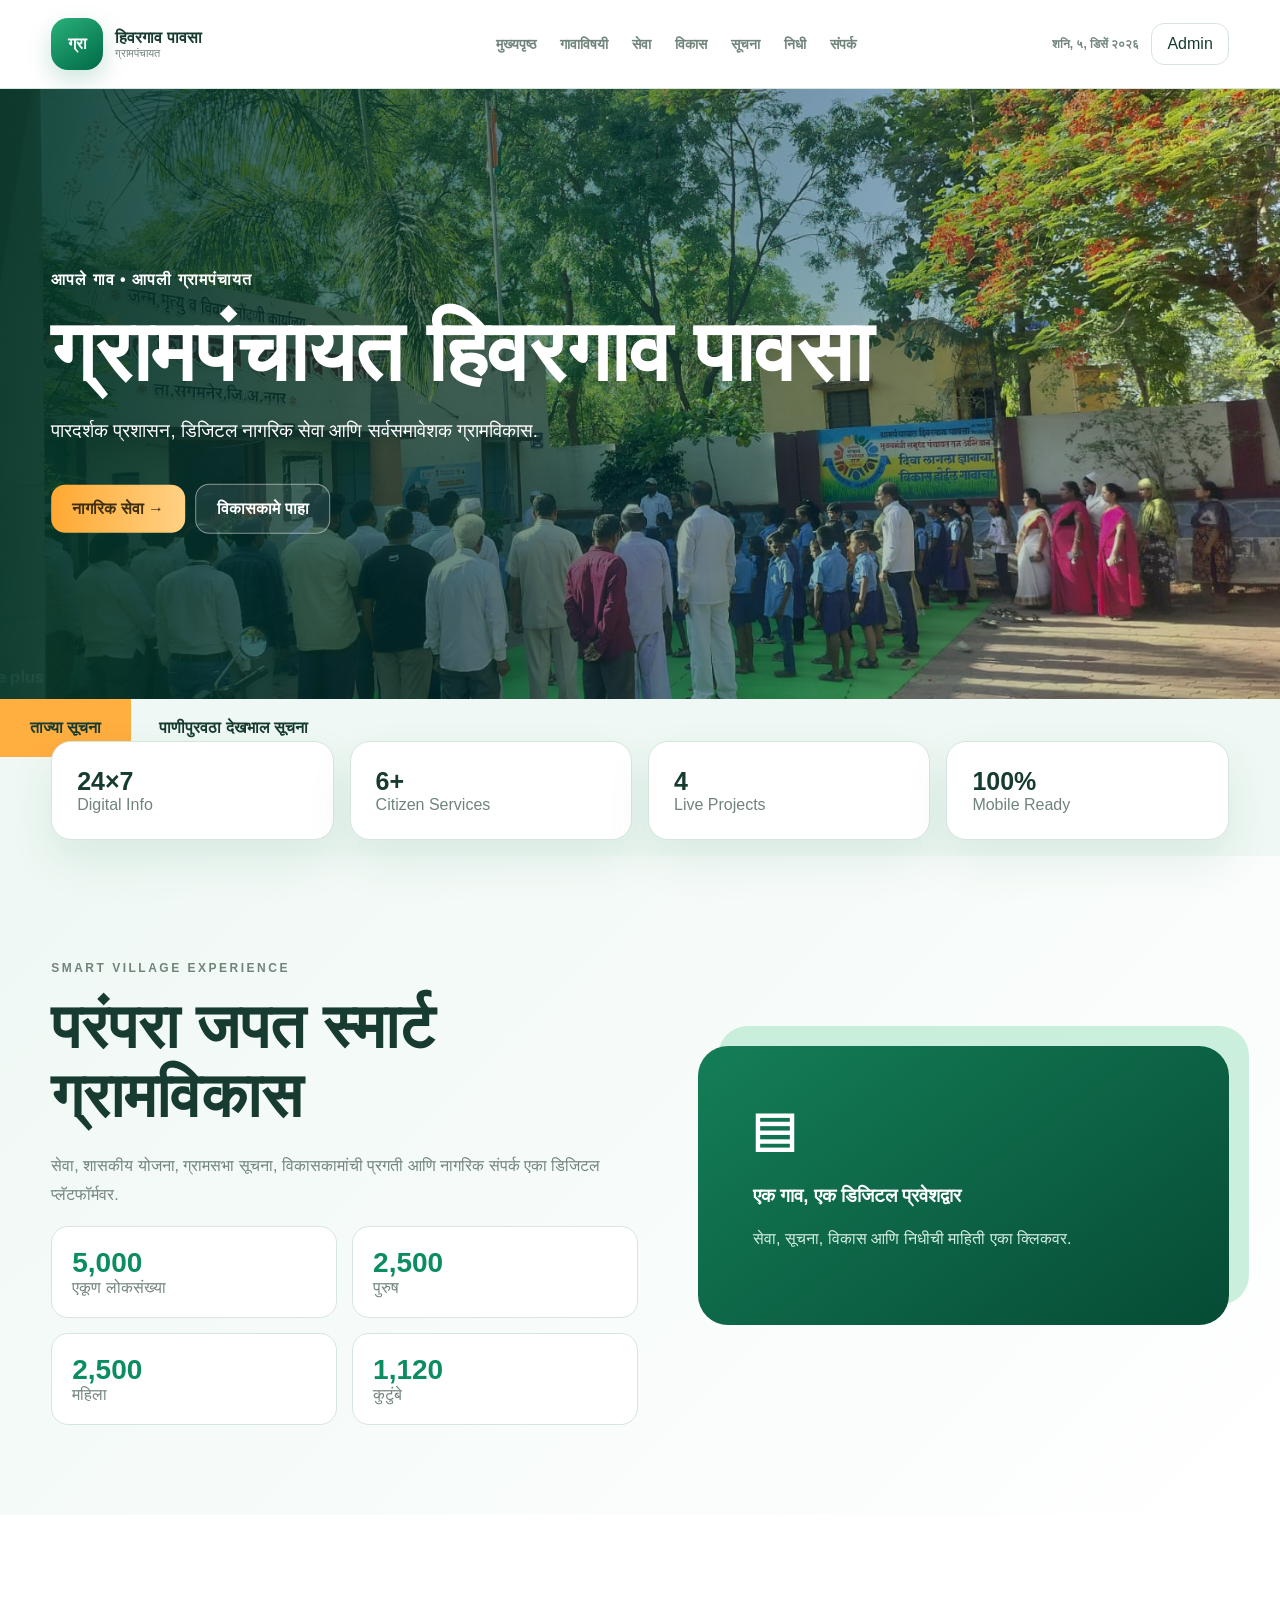
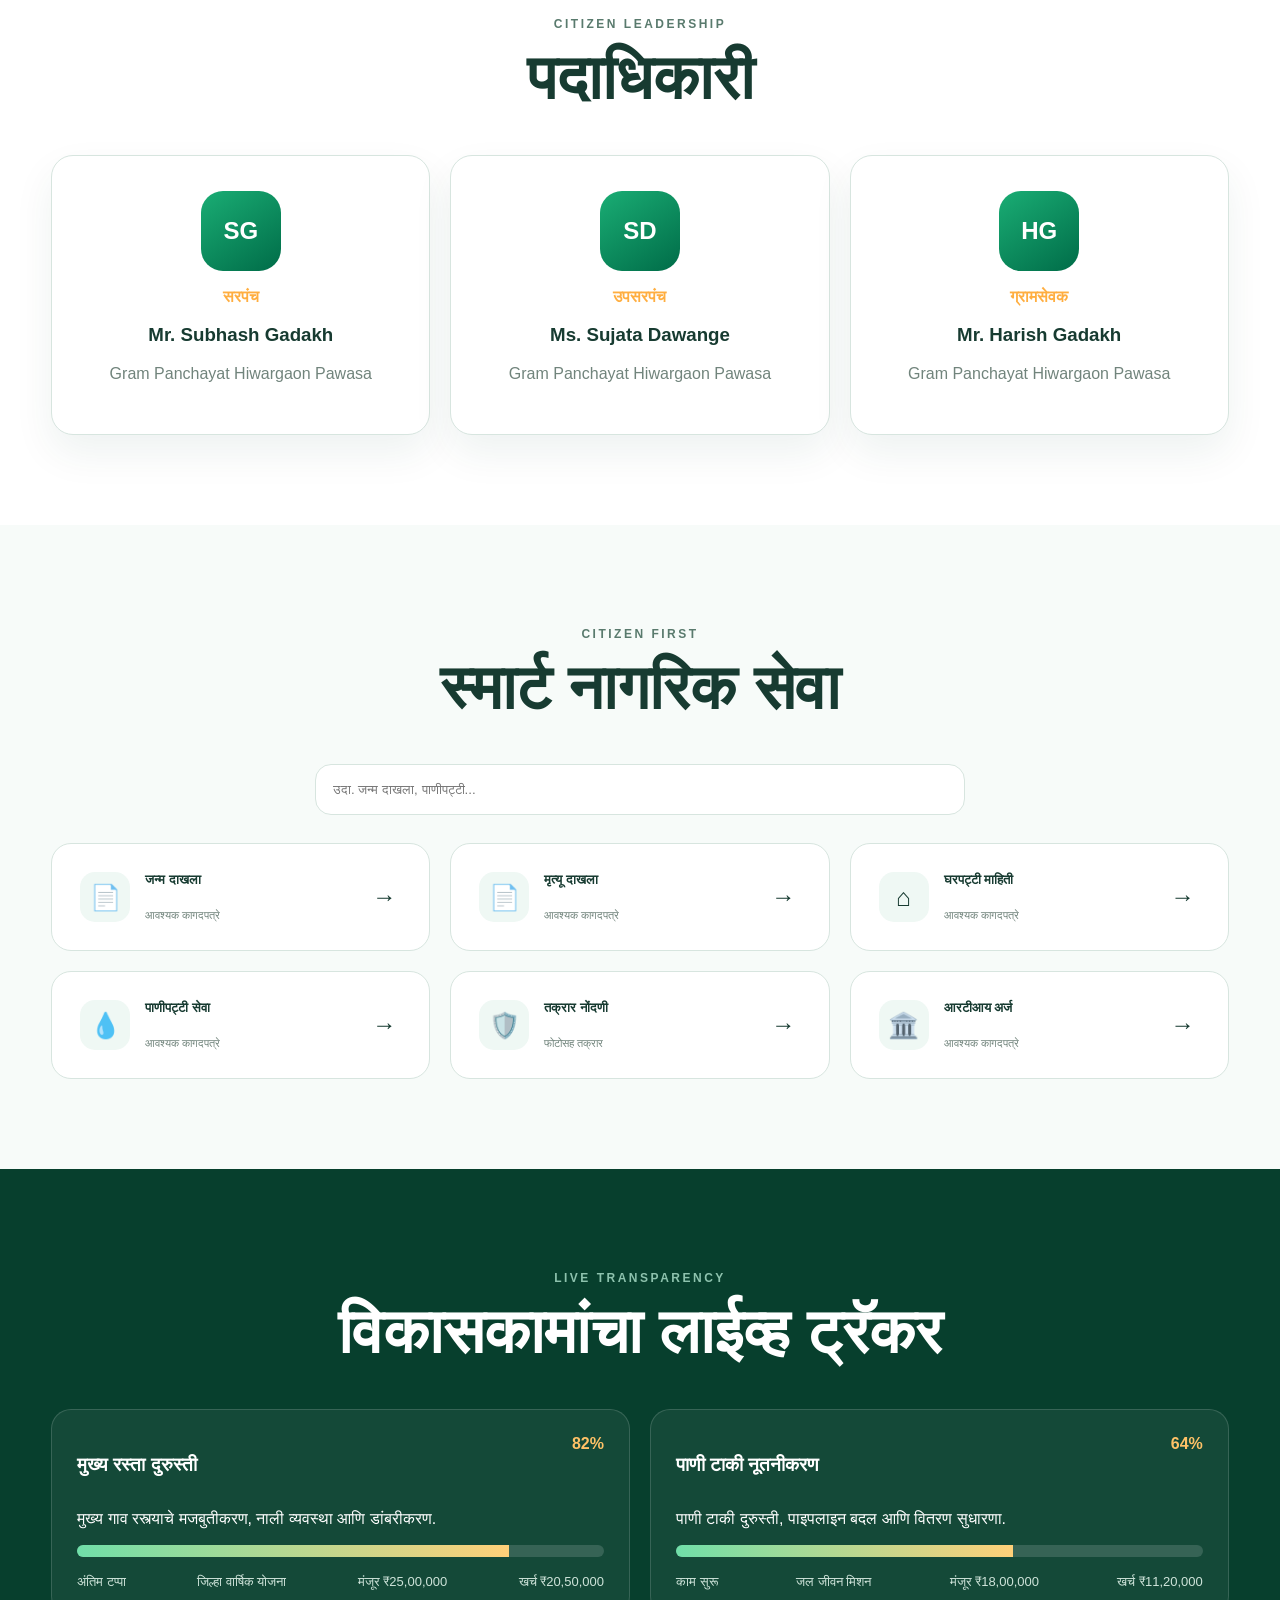
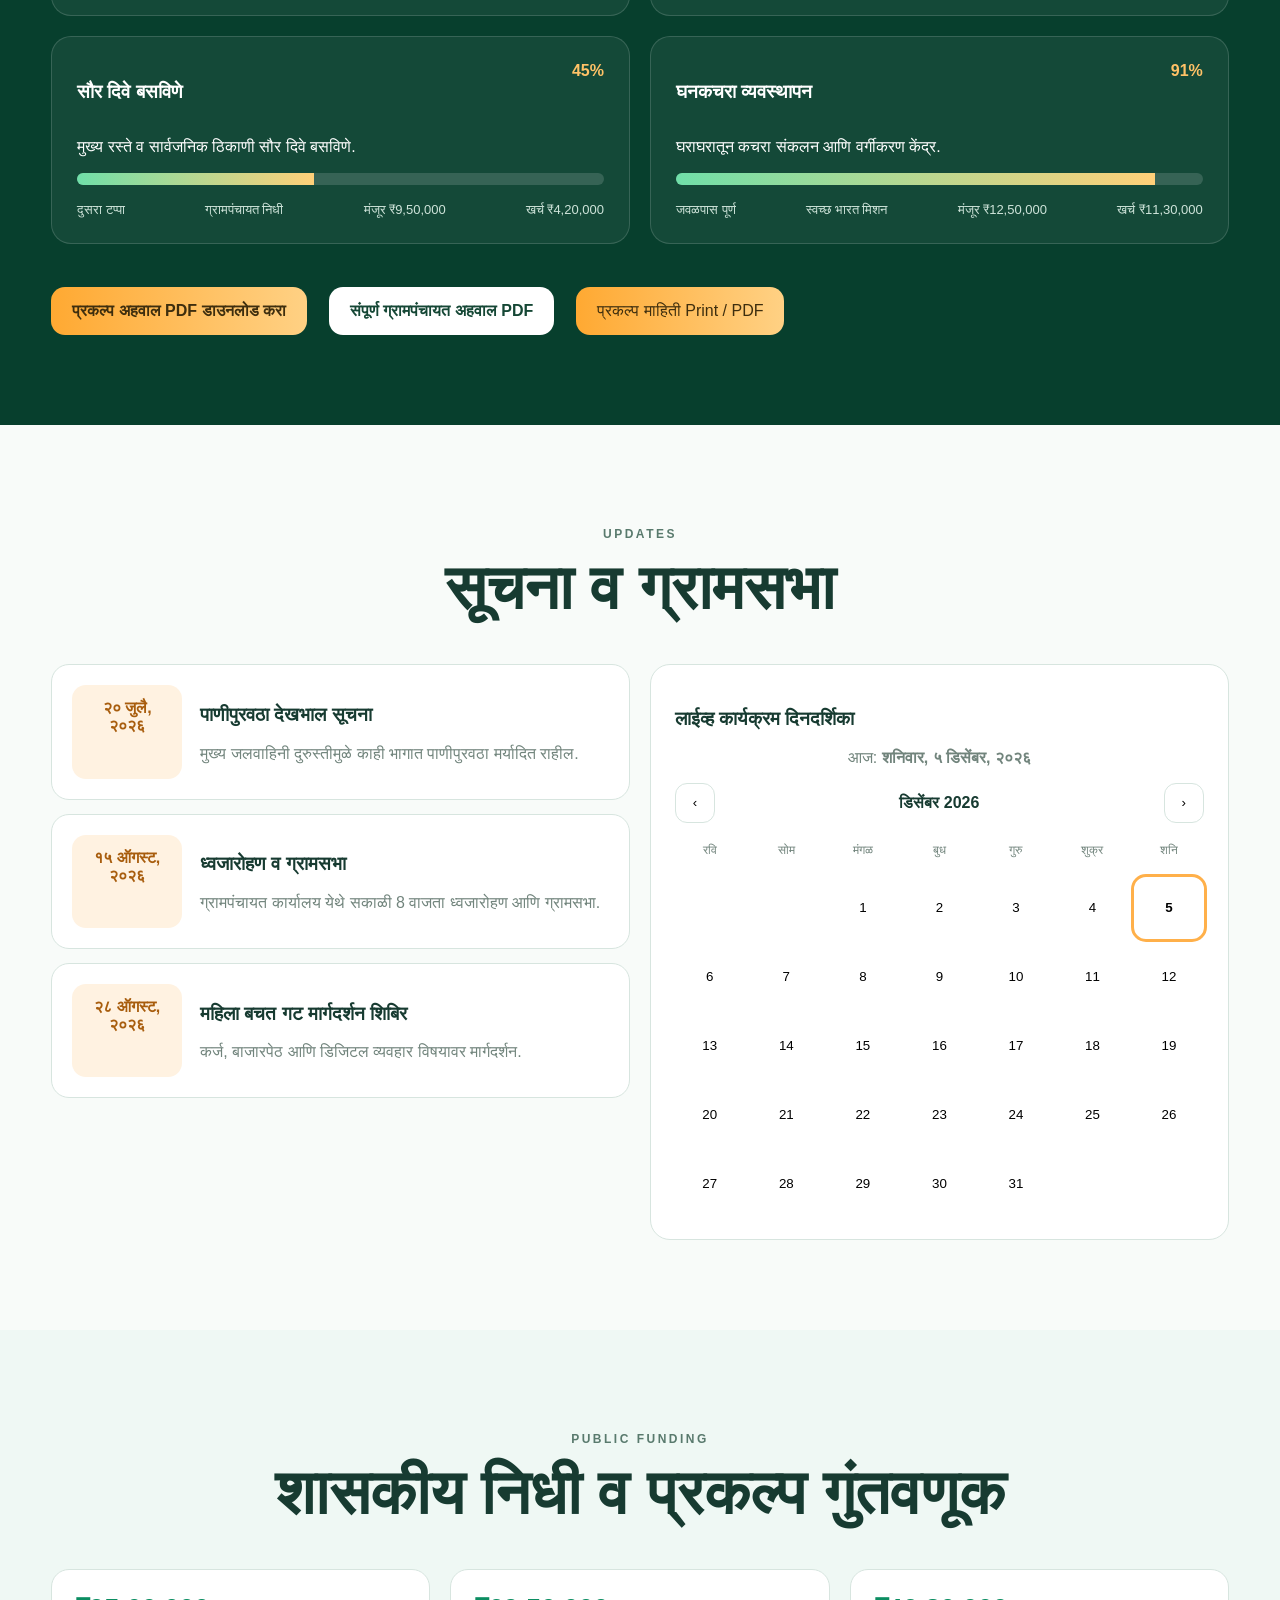
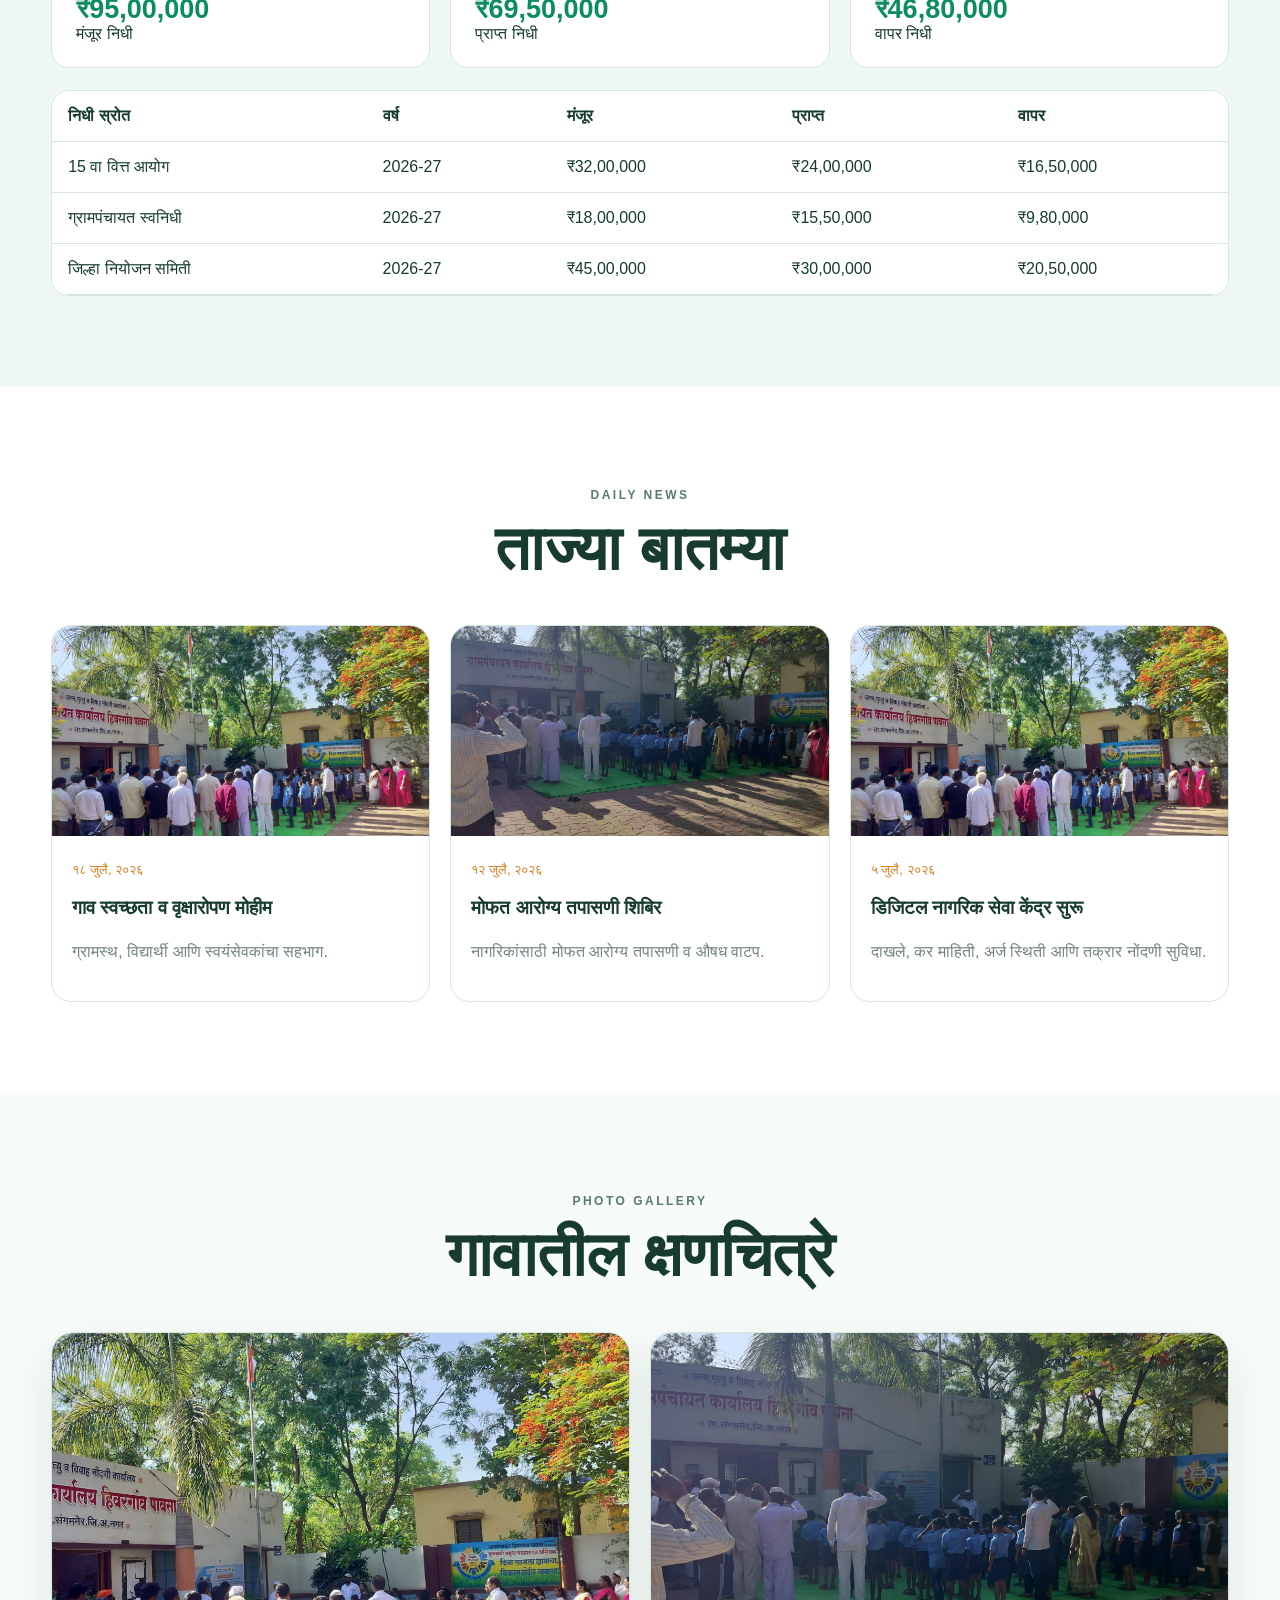
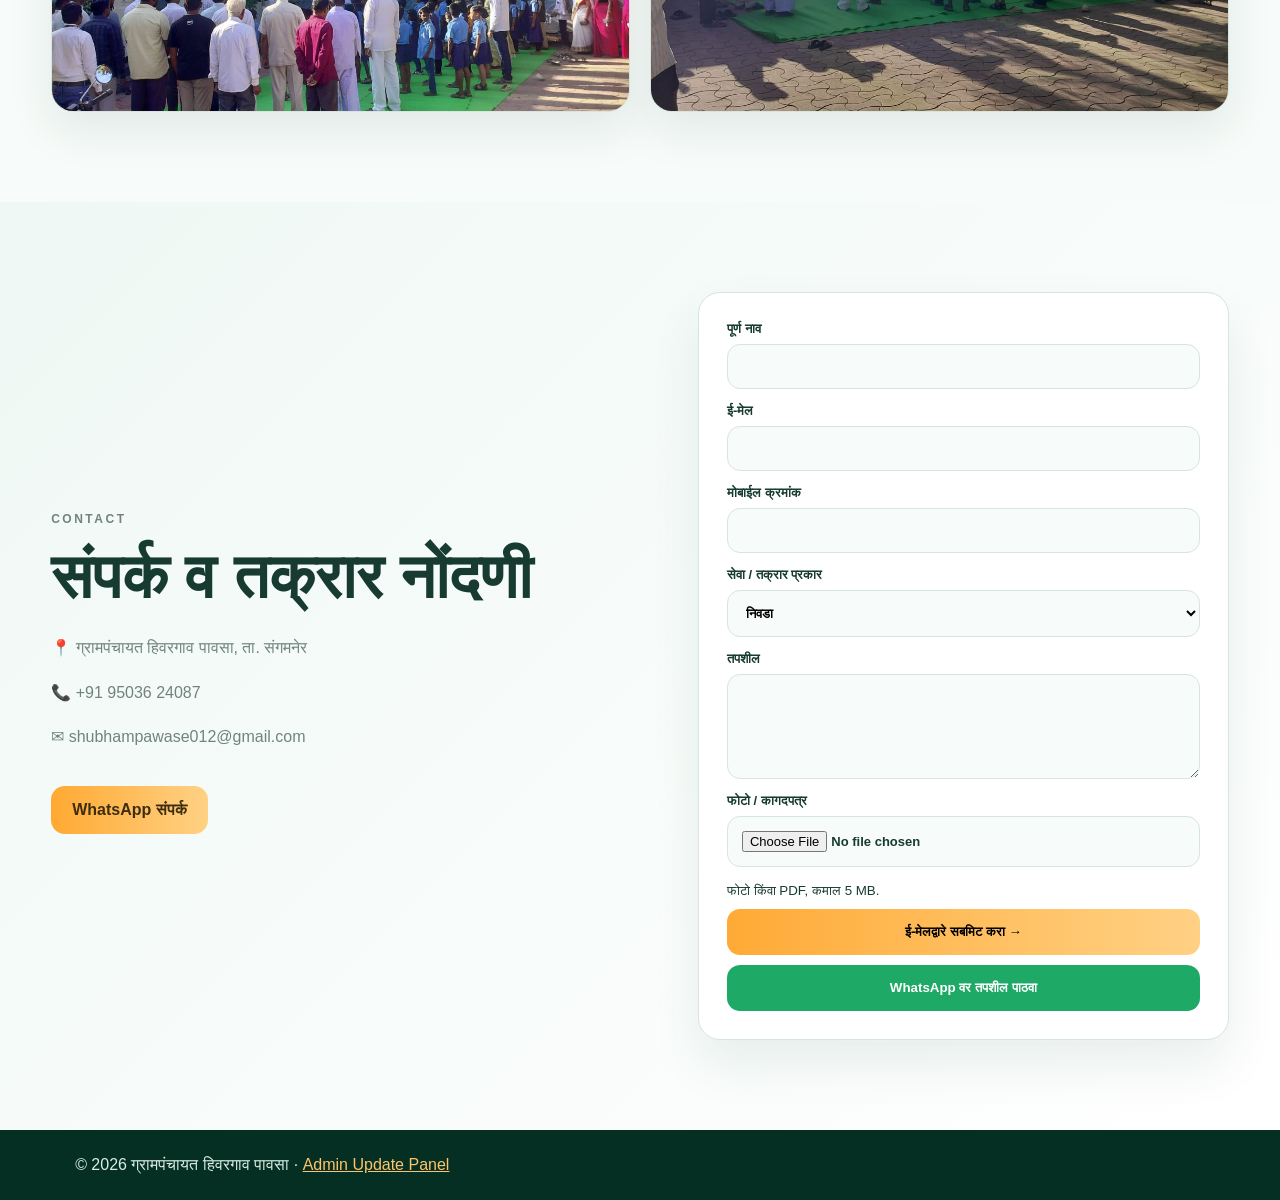
==== index.html @ d2ea237e "Upload complete Gram Panchayat website" ====
<!doctype html>
<html lang="mr">
<head>
<meta charset="utf-8"><meta name="viewport" content="width=device-width,initial-scale=1">
<title>ग्रामपंचायत हिवरगाव पावसा</title>
<link rel="stylesheet" href="styles.css">
</head>
<body>
<header><div class="wrap nav"><a class="brand" href="#home"><span>ग्रा</span><div><b>हिवरगाव पावसा</b><small>ग्रामपंचायत</small></div></a><button id="menu">☰</button><nav id="links"><a href="#home">मुख्यपृष्ठ</a><a href="#about">गावाविषयी</a><a href="#services">सेवा</a><a href="#projects">विकास</a><a href="#updates">सूचना</a><a href="#funding">निधी</a><a href="#contact">संपर्क</a></nav><div class="header-right"><span id="liveDate"></span><a class="admin" href="admin.html">Admin</a></div></div></header>

<section class="hero" id="home"><div class="hero-bg"></div><div class="shade"></div><div class="wrap hero-text"><p>आपले गाव • आपली ग्रामपंचायत</p><h1>ग्रामपंचायत हिवरगाव पावसा</h1><h3>पारदर्शक प्रशासन, डिजिटल नागरिक सेवा आणि सर्वसमावेशक ग्रामविकास.</h3><div><a href="#services">नागरिक सेवा →</a><a href="#projects" class="outline">विकासकामे पाहा</a></div></div></section>

<section class="ticker"><b>ताज्या सूचना</b><span id="ticker"></span></section>

<section class="stats"><div class="wrap grid4"><article><b>24×7</b><span>Digital Info</span></article><article><b>6+</b><span>Citizen Services</span></article><article><b id="projectCount">4</b><span>Live Projects</span></article><article><b>100%</b><span>Mobile Ready</span></article></div></section>

<section class="section about" id="about"><div class="wrap split"><div><p class="kicker">SMART VILLAGE EXPERIENCE</p><h2>परंपरा जपत स्मार्ट ग्रामविकास</h2><p>सेवा, शासकीय योजना, ग्रामसभा सूचना, विकासकामांची प्रगती आणि नागरिक संपर्क एका डिजिटल प्लॅटफॉर्मवर.</p><div class="population"><article><b id="pTotal"></b><span>एकूण लोकसंख्या</span></article><article><b id="pMale"></b><span>पुरुष</span></article><article><b id="pFemale"></b><span>महिला</span></article><article><b id="pFamilies"></b><span>कुटुंबे</span></article></div></div><aside><div>▤</div><h3>एक गाव, एक डिजिटल प्रवेशद्वार</h3><p>सेवा, सूचना, विकास आणि निधीची माहिती एका क्लिकवर.</p></aside></div></section>

<section class="section"><div class="wrap"><div class="title"><p>CITIZEN LEADERSHIP</p><h2>पदाधिकारी</h2></div><div class="grid3 officials"><article><i>SG</i><em>सरपंच</em><h3>Mr. Subhash Gadakh</h3><p>Gram Panchayat Hiwargaon Pawasa</p></article><article><i>SD</i><em>उपसरपंच</em><h3>Ms. Sujata Dawange</h3><p>Gram Panchayat Hiwargaon Pawasa</p></article><article><i>HG</i><em>ग्रामसेवक</em><h3>Mr. Harish Gadakh</h3><p>Gram Panchayat Hiwargaon Pawasa</p></article></div></div></section>

<section class="section services" id="services"><div class="wrap"><div class="title"><p>CITIZEN FIRST</p><h2>स्मार्ट नागरिक सेवा</h2></div><input id="search" placeholder="उदा. जन्म दाखला, पाणीपट्टी..."><div class="grid3 service-grid">
<button data-name="जन्म दाखला"><span>📄</span><b>जन्म दाखला</b><small>आवश्यक कागदपत्रे</small><i>→</i></button>
<button data-name="मृत्यू दाखला"><span>📄</span><b>मृत्यू दाखला</b><small>आवश्यक कागदपत्रे</small><i>→</i></button>
<button data-name="घरपट्टी माहिती"><span>⌂</span><b>घरपट्टी माहिती</b><small>आवश्यक कागदपत्रे</small><i>→</i></button>
<button data-name="पाणीपट्टी सेवा"><span>💧</span><b>पाणीपट्टी सेवा</b><small>आवश्यक कागदपत्रे</small><i>→</i></button>
<button data-name="तक्रार नोंदणी"><span>🛡️</span><b>तक्रार नोंदणी</b><small>फोटोसह तक्रार</small><i>→</i></button>
<button data-name="आरटीआय अर्ज"><span>🏛️</span><b>आरटीआय अर्ज</b><small>आवश्यक कागदपत्रे</small><i>→</i></button>
</div></div></section>

<section class="section projects" id="projects"><div class="wrap"><div class="title light"><p>LIVE TRANSPARENCY</p><h2>विकासकामांचा लाईव्ह ट्रॅकर</h2></div><div id="projectsGrid" class="grid2"></div><div class="report-actions"><a href="assets/village-development-report.pdf" download class="download">प्रकल्प अहवाल PDF डाउनलोड करा</a><a href="assets/complete-village-report.pdf" download class="download secondary-download">संपूर्ण ग्रामपंचायत अहवाल PDF</a><button id="printProjects" class="download print-btn">प्रकल्प माहिती Print / PDF</button></div></div></section>

<section class="section updates" id="updates"><div class="wrap"><div class="title"><p>UPDATES</p><h2>सूचना व ग्रामसभा</h2></div><div class="grid2"><div id="noticeList"></div><div class="calendar"><h3>लाईव्ह कार्यक्रम दिनदर्शिका</h3><p class="today-line">आज: <b id="todayText"></b></p><div class="cal-head"><button id="prev">‹</button><b id="month"></b><button id="next">›</button></div><div class="week"><span>रवि</span><span>सोम</span><span>मंगळ</span><span>बुध</span><span>गुरु</span><span>शुक्र</span><span>शनि</span></div><div id="days" class="days"></div></div></div></div></section>

<section class="section funding" id="funding"><div class="wrap"><div class="title"><p>PUBLIC FUNDING</p><h2>शासकीय निधी व प्रकल्प गुंतवणूक</h2></div><div id="fundSummary" class="grid3"></div><div class="table"><table><thead><tr><th>निधी स्रोत</th><th>वर्ष</th><th>मंजूर</th><th>प्राप्त</th><th>वापर</th></tr></thead><tbody id="fundRows"></tbody></table></div></div></section>

<section class="section"><div class="wrap"><div class="title"><p>DAILY NEWS</p><h2>ताज्या बातम्या</h2></div><div id="newsGrid" class="grid3 news"></div></div></section>

<section class="section gallery"><div class="wrap"><div class="title"><p>PHOTO GALLERY</p><h2>गावातील क्षणचित्रे</h2></div><div class="grid2 gallery-grid"><img src="assets/village-office-hd-1.jpg" alt="Village office event"><img src="assets/village-office-hd-2.jpg" alt="Village event"></div></div></section>

<section class="section contact" id="contact"><div class="wrap split"><div><p class="kicker">CONTACT</p><h2>संपर्क व तक्रार नोंदणी</h2><p>📍 ग्रामपंचायत हिवरगाव पावसा, ता. संगमनेर</p><p>📞 +91 95036 24087</p><p>✉ shubhampawase012@gmail.com</p><a class="whatsapp-link" href="https://wa.me/919503624087" target="_blank">WhatsApp संपर्क</a></div>
<form id="complaintForm" action="https://formsubmit.co/shubhampawase012@gmail.com" method="POST" enctype="multipart/form-data">
<input type="hidden" name="_subject" value="New GP Website Submission"><input type="hidden" name="_captcha" value="false">
<label>पूर्ण नाव<input required name="name"></label><label>ई-मेल<input required type="email" name="email"></label><label>मोबाईल क्रमांक<input required name="mobile"></label><label>सेवा / तक्रार प्रकार<select required name="type"><option value="">निवडा</option><option>तक्रार नोंदणी</option><option>जन्म दाखला</option><option>मृत्यू दाखला</option><option>घरपट्टी / पाणीपट्टी</option><option>इतर</option></select></label><label>तपशील<textarea required rows="5" name="message"></textarea></label><label>फोटो / कागदपत्र<input id="file" type="file" name="attachment" accept="image/*,.pdf"></label><small>फोटो किंवा PDF, कमाल 5 MB.</small><button type="submit">ई-मेलद्वारे सबमिट करा →</button><button type="button" id="wa">WhatsApp वर तपशील पाठवा</button></form></div></section>

<footer><div class="wrap">© 2026 ग्रामपंचायत हिवरगाव पावसा · <a href="admin.html">Admin Update Panel</a></div></footer>

<dialog id="dlg"><button id="close">×</button><h3 id="dlgTitle"></h3><h4>आवश्यक कागदपत्रे</h4><ul><li>समस्येचा तपशील</li><li>फोटो (असल्यास)</li><li>संपर्क क्रमांक</li></ul><a href="#contact" id="apply">अर्ज / तक्रार सबमिट करा</a></dialog>
<script src="site-data.js"></script><script src="script.js"></script>
</body></html>
---- styles.css ----
:root{--g:#073f2d;--g2:#0b8d61;--mint:#eff8f4;--o:#ffae40;--t:#173b31;--m:#71847c;--c:#fff;--b:#d7e5df}
*{box-sizing:border-box}html{scroll-behavior:smooth}body{margin:0;font-family:"Segoe UI",Arial,sans-serif;color:var(--t);background:#fff}.wrap{width:min(1180px,92%);margin:auto}header{position:sticky;top:0;z-index:40;background:#fffffff2;backdrop-filter:blur(13px);border-bottom:1px solid var(--b)}.nav{height:88px;display:flex;align-items:center;gap:28px}.brand{display:flex;align-items:center;gap:12px;text-decoration:none;color:var(--t);min-width:250px}.brand>span{width:52px;height:52px;border-radius:17px;display:grid;place-items:center;color:#fff;font-weight:900;background:linear-gradient(145deg,#2ab17a,#006947);box-shadow:0 10px 25px #0a7d5735}.brand b,.brand small{display:block}.brand small{color:var(--m);font-size:11px}.nav nav{display:flex;gap:24px;margin:auto}.nav nav a{color:var(--m);text-decoration:none;font-weight:800;font-size:14px}.admin{border:1px solid var(--b);padding:11px 15px;border-radius:13px;color:var(--t);text-decoration:none}.nav>button{display:none}.hero{height:610px;position:relative;overflow:hidden}.hero video{width:100%;height:100%;object-fit:cover}.shade{position:absolute;inset:0;background:linear-gradient(90deg,rgba(0,53,38,.9),rgba(0,53,38,.45),rgba(0,53,38,.08))}.hero-text{position:absolute;top:50%;left:50%;transform:translate(-50%,-50%);color:#fff}.hero-text p{font-weight:900;letter-spacing:1px}.hero h1{font-size:clamp(48px,7vw,85px);max-width:870px;line-height:1.05;margin:18px 0}.hero h3{max-width:760px;line-height:1.7;font-weight:500}.hero-text a,.download,.whatsapp-link{display:inline-block;background:linear-gradient(90deg,#ffa932,#ffd184);color:#3e2e0e;padding:15px 21px;border-radius:14px;text-decoration:none;font-weight:900;margin:18px 10px 0 0}.hero-text .outline{background:#ffffff18;color:#fff;border:1px solid #ffffff77}.ticker{display:flex;align-items:center;background:var(--mint);min-height:58px}.ticker b{background:var(--o);padding:20px 30px}.ticker span{padding:0 28px;font-weight:800}.stats{background:var(--mint)}.grid4{display:grid;grid-template-columns:repeat(4,1fr);gap:16px;transform:translateY(-16px)}.grid4 article{background:var(--c);border:1px solid var(--b);border-radius:20px;padding:25px;box-shadow:0 20px 45px #0b684218}.grid4 b,.grid4 span{display:block}.grid4 b{font-size:25px}.grid4 span{color:var(--m)}.section{padding:90px 0}.about{background:linear-gradient(135deg,var(--mint),#fff)}.split{display:grid;grid-template-columns:1.05fr .95fr;gap:60px;align-items:center}.kicker,.title p{font-size:12px;font-weight:900;letter-spacing:2.5px;color:#597a6d}.split h2,.title h2{font-size:clamp(40px,5vw,62px);line-height:1.12;margin:10px 0 22px}.split p{line-height:1.8;color:var(--m)}.population{display:grid;grid-template-columns:repeat(2,1fr);gap:15px}.population article{background:#fff;border:1px solid var(--b);padding:20px;border-radius:17px}.population b,.population span{display:block}.population b{font-size:28px;color:var(--g2)}.population span{color:var(--m)}.split aside{background:linear-gradient(145deg,#147e57,#064b35);color:#fff;padding:55px;border-radius:30px;box-shadow:20px -20px 0 #a3e4c28a}.split aside div{font-size:55px}.split aside p{color:#d6eee4}.title{text-align:center;margin-bottom:42px}.grid3{display:grid;grid-template-columns:repeat(3,1fr);gap:20px}.officials article{text-align:center;background:#fff;border:1px solid var(--b);padding:35px;border-radius:22px;box-shadow:0 18px 40px #124d3612}.officials i{width:80px;height:80px;display:grid;place-items:center;margin:auto;border-radius:22px;color:#fff;font-style:normal;font-weight:900;font-size:24px;background:linear-gradient(145deg,#1aad74,#006c48)}.officials em{display:block;color:var(--o);font-style:normal;font-weight:900;margin-top:17px}.officials p{color:var(--m)}.services{background:#f7fbf9}.services input{display:block;width:min(650px,100%);margin:0 auto 28px;padding:17px;border:1px solid var(--b);border-radius:16px}.service-grid button{border:1px solid var(--b);background:#fff;padding:28px;border-radius:20px;display:grid;grid-template-columns:50px 1fr 30px;align-items:center;text-align:left;gap:15px;color:var(--t)}.service-grid span{grid-row:1/3;width:50px;height:50px;display:grid;place-items:center;background:var(--mint);border-radius:15px;font-size:25px}.service-grid b,.service-grid small{display:block}.service-grid small{color:var(--m);margin-top:6px}.service-grid i{grid-column:3;grid-row:1/3;font-size:24px}.projects{background:var(--g);color:#fff}.title.light p{color:#8dc2ad}.grid2{display:grid;grid-template-columns:repeat(2,1fr);gap:20px}.project{border:1px solid #ffffff26;background:#ffffff0e;border-radius:20px;padding:25px}.project .head,.project .meta{display:flex;justify-content:space-between;gap:12px}.project .head b{color:#ffc267}.bar{height:12px;background:#ffffff25;border-radius:20px;margin:17px 0;overflow:hidden}.bar i{display:block;height:100%;background:linear-gradient(90deg,#70dfa9,#ffd079)}.project .meta{font-size:13px;color:#cfe4da;flex-wrap:wrap}.updates{background:#f8fbf9}.notice{display:grid;grid-template-columns:110px 1fr;gap:18px;background:#fff;border:1px solid var(--b);border-radius:18px;padding:20px;margin-bottom:14px}.notice time{background:#fff2e1;color:#a85d0d;padding:14px;border-radius:14px;text-align:center;font-weight:900}.notice p{color:var(--m)}.calendar{background:#fff;border:1px solid var(--b);border-radius:20px;padding:24px}.cal-head{display:grid;grid-template-columns:40px 1fr 40px;align-items:center;text-align:center}.cal-head button{height:40px;border:1px solid var(--b);background:#fff;border-radius:12px}.week,.days{display:grid;grid-template-columns:repeat(7,1fr);gap:7px}.week{margin:20px 0;color:var(--m);font-size:12px;text-align:center}.days button{height:62px;border:0;background:transparent;border-radius:12px}.days button.event{border:1px solid #55bc8d;background:var(--mint)}.funding{background:var(--mint)}.funding .grid3 article{background:#fff;border:1px solid var(--b);padding:24px;border-radius:18px}.funding .grid3 b,.funding .grid3 span{display:block}.funding .grid3 b{font-size:27px;color:var(--g2)}.table{overflow:auto;border-radius:18px;border:1px solid var(--b);margin-top:22px}table{width:100%;border-collapse:collapse;background:#fff}th,td{padding:16px;border-bottom:1px solid var(--b);text-align:left}.news article{background:#fff;border:1px solid var(--b);border-radius:20px;overflow:hidden}.news img{width:100%;height:210px;object-fit:cover}.news div{padding:20px}.news small{color:#d97b1e}.news p{color:var(--m);line-height:1.7}.contact{background:linear-gradient(135deg,var(--mint),#fff)}form{background:#fff;border:1px solid var(--b);padding:28px;border-radius:22px;box-shadow:0 25px 50px #124d3615}form label{display:block;font-size:13px;font-weight:800;margin-bottom:14px}form input,form textarea,form select{display:block;width:100%;margin-top:7px;border:1px solid var(--b);background:#f7fbf9;border-radius:13px;padding:14px;font:inherit}form button{width:100%;border:0;padding:15px;border-radius:13px;font-weight:900;margin-top:10px}form button[type=submit]{background:linear-gradient(90deg,#ffaa36,#ffd184)}#wa{background:#1fa966;color:#fff}footer{background:#062f23;color:#d8eee4;padding:26px}footer a{color:#ffc36b}dialog{border:0;border-radius:22px;padding:30px;max-width:460px}dialog button{float:right;border:0;background:none;font-size:25px}dialog a{display:inline-block;background:var(--o);color:#3c2b0a;padding:12px 16px;border-radius:12px;text-decoration:none;font-weight:900}
@media(max-width:900px){.nav nav{display:none;position:absolute;top:88px;left:0;right:0;background:#fff;padding:20px;flex-direction:column}.nav nav.open{display:flex}.nav>button{display:block;margin-left:auto;border:0;background:none;font-size:25px}.admin{display:none}.brand{min-width:0}.grid4,.grid3{grid-template-columns:repeat(2,1fr)}.split,.grid2{grid-template-columns:1fr}}@media(max-width:600px){.hero{height:560px}.hero h1{font-size:45px}.grid4,.grid3{grid-template-columns:1fr}.population{grid-template-columns:1fr 1fr}.section{padding:68px 0}.notice{grid-template-columns:1fr}.project .meta{flex-direction:column}.ticker{font-size:13px}.ticker b{padding:18px 12px}}

.header-right{display:flex;align-items:center;gap:12px}.header-right #liveDate{font-size:12px;color:var(--m);font-weight:700}
.hero-bg{position:absolute;inset:0;background:url("assets/village-office-hd-1.jpg") center/cover no-repeat;transform:scale(1.01)}
.gallery{background:#f7fbf9}.gallery-grid img{width:100%;height:380px;object-fit:cover;border-radius:22px;border:1px solid var(--b);box-shadow:0 18px 45px #103d2e18}
.report-actions{display:flex;flex-wrap:wrap;gap:12px;margin-top:25px}.secondary-download{background:#fff;color:#154735}.print-btn{border:0;cursor:pointer;font:inherit}
.today-line{text-align:center;color:var(--m)}
.days button.today{outline:3px solid #ffb04a;font-weight:900}
.days button.event{position:relative}.days button.event:after{content:"";position:absolute;bottom:7px;left:50%;width:6px;height:6px;border-radius:50%;background:#0a9a68;transform:translateX(-50%)}
@media(max-width:900px){.header-right #liveDate{display:none}.gallery-grid img{height:280px}}
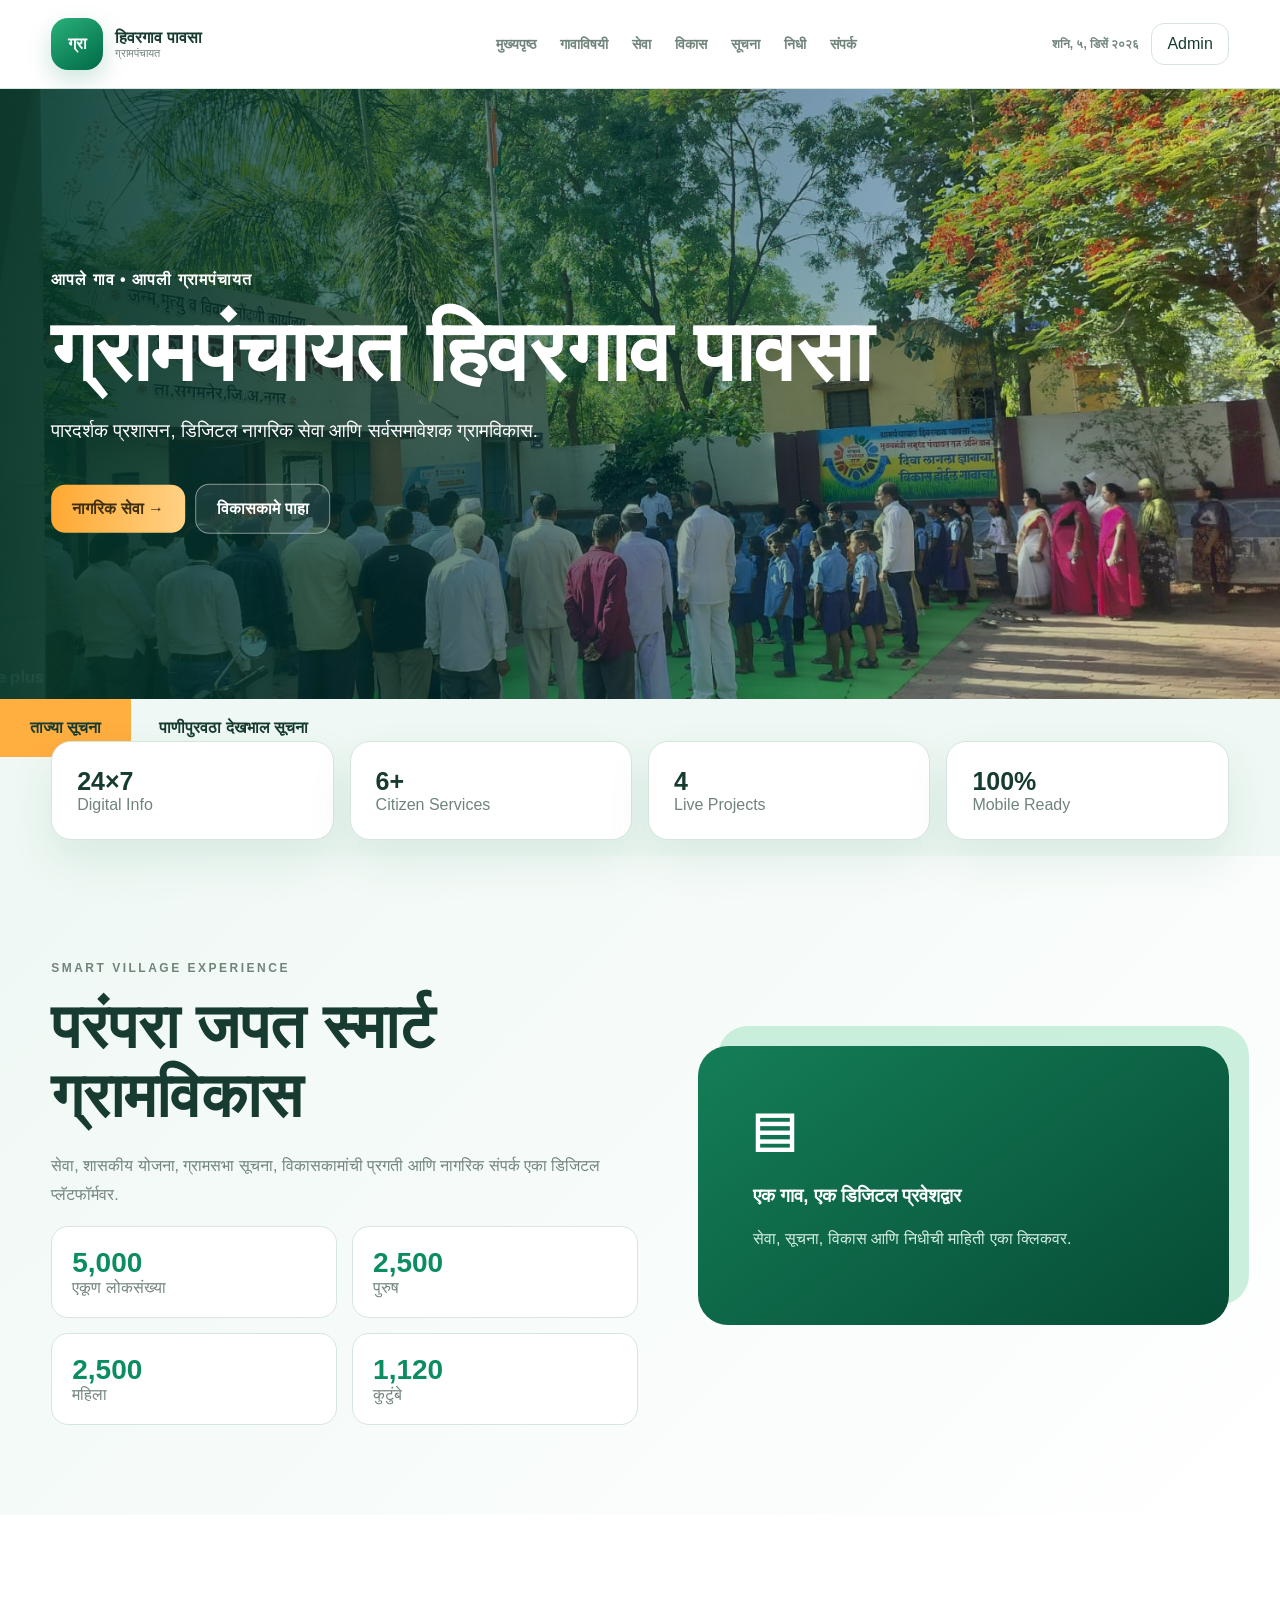
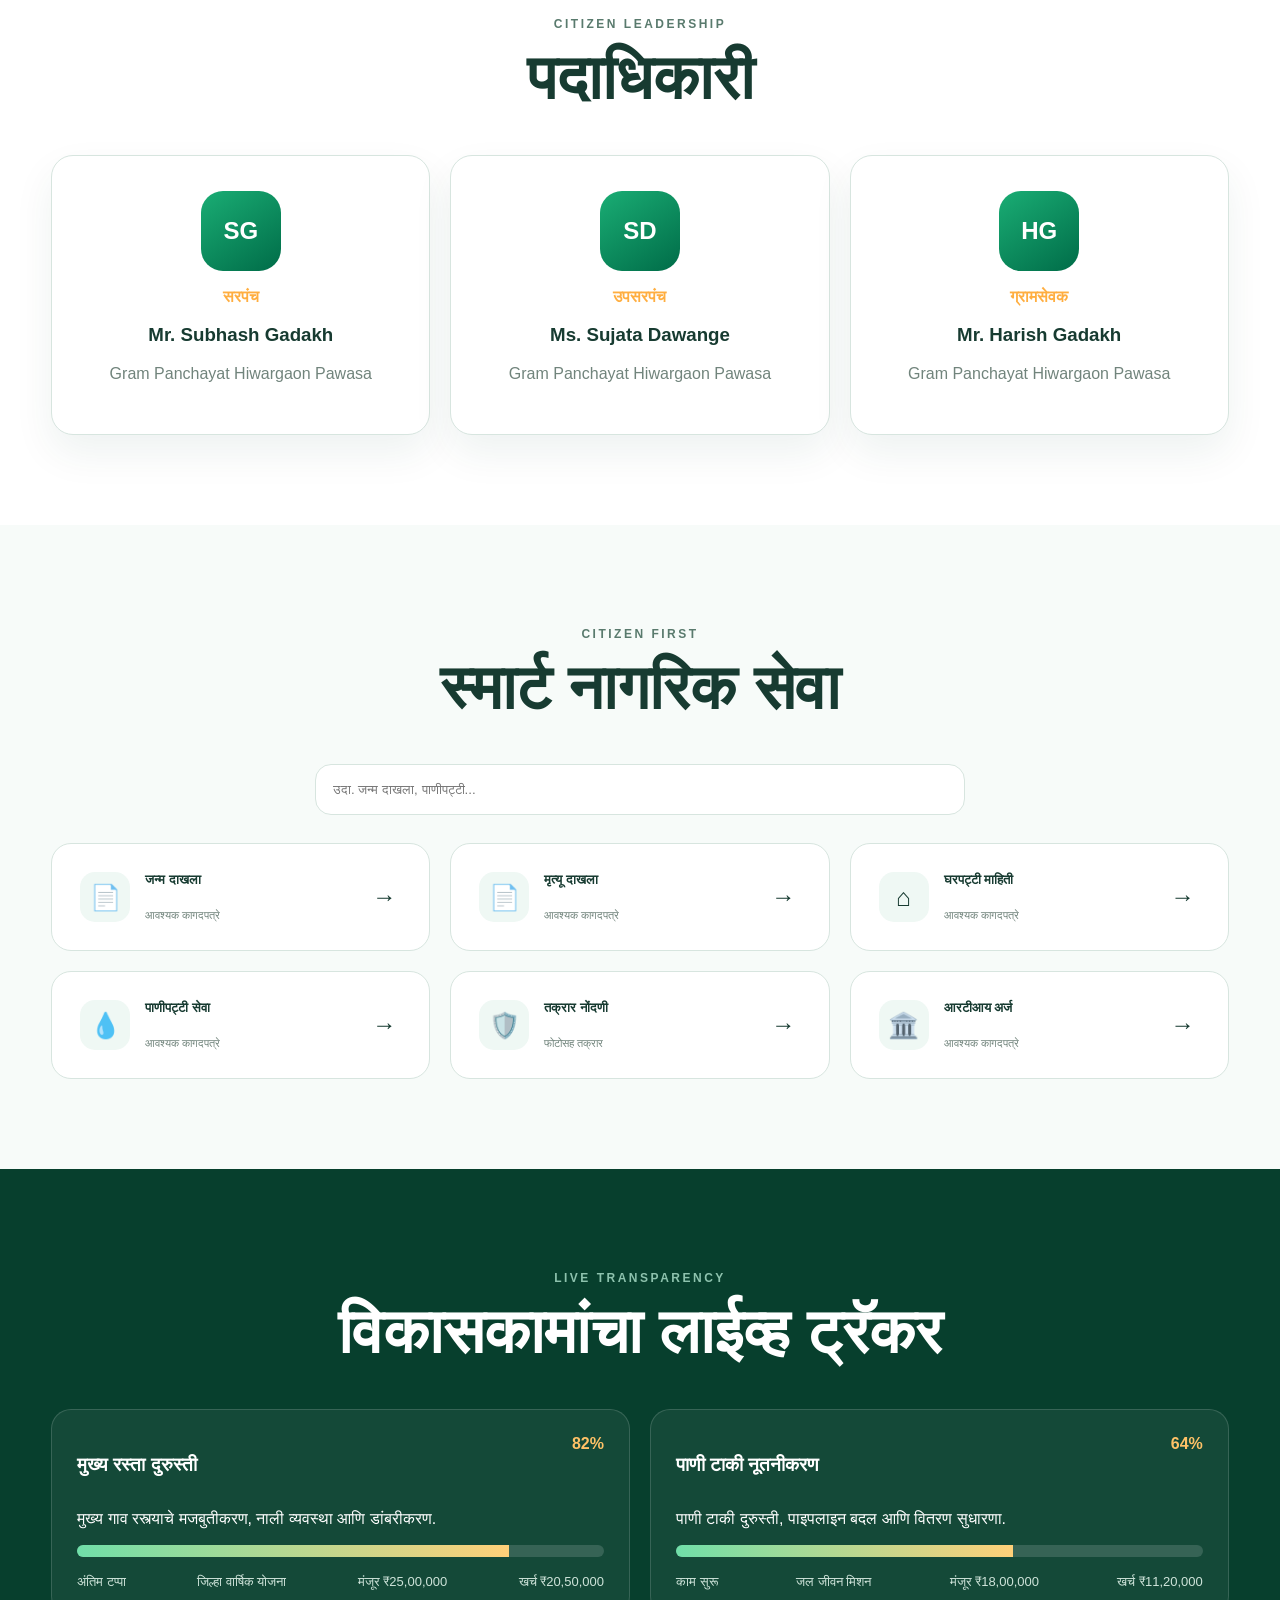
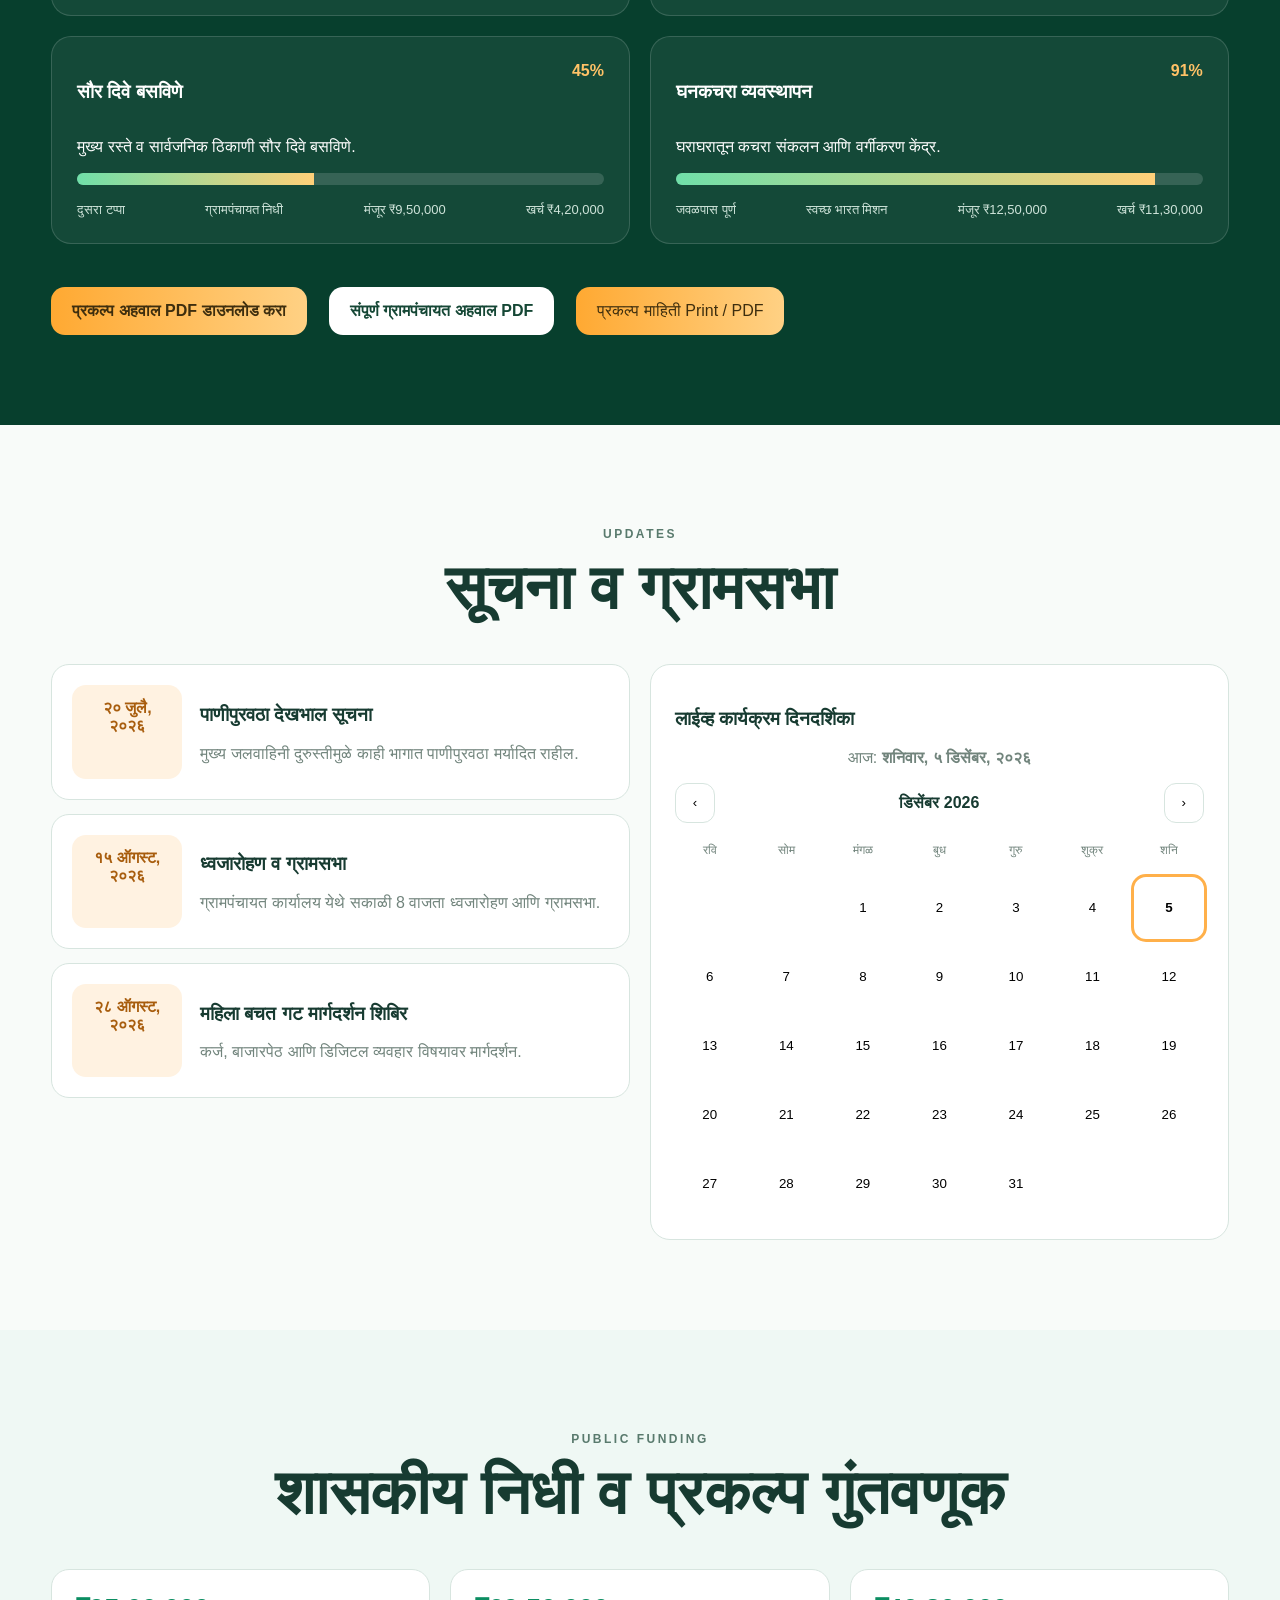
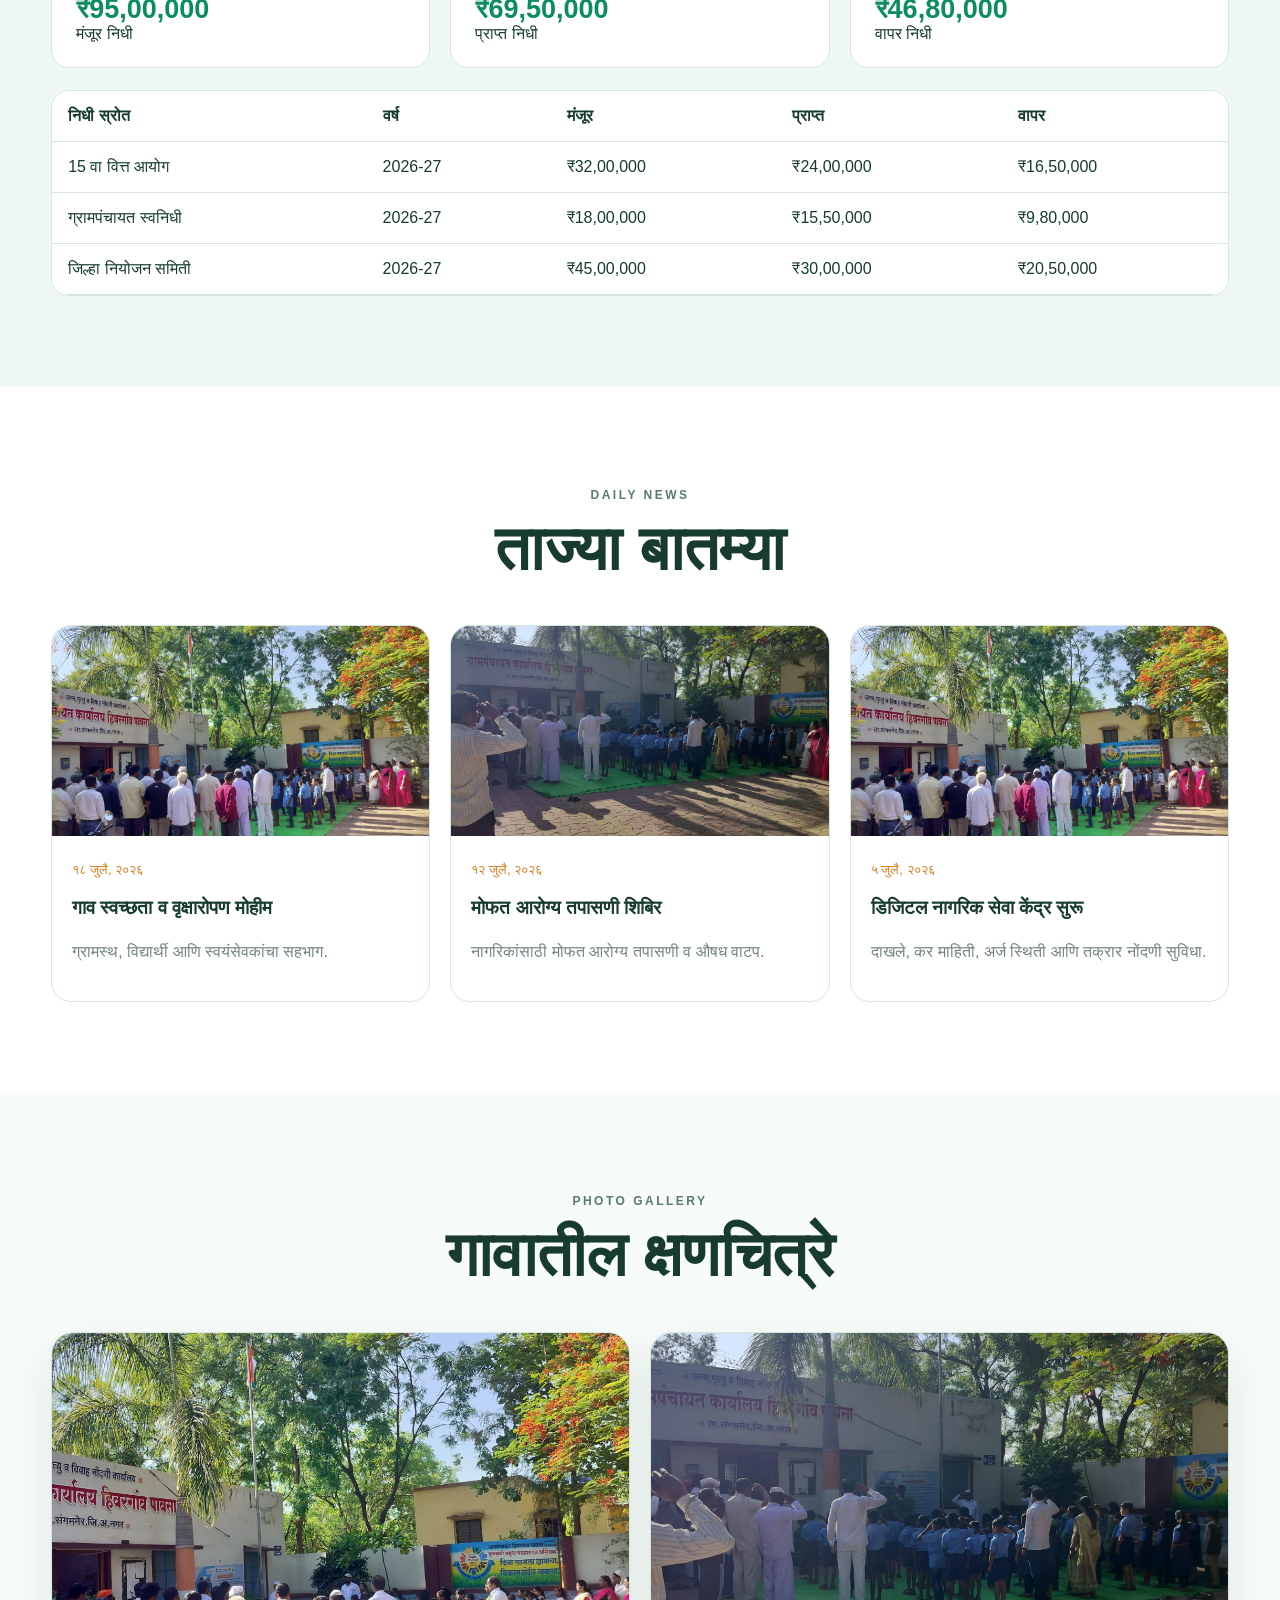
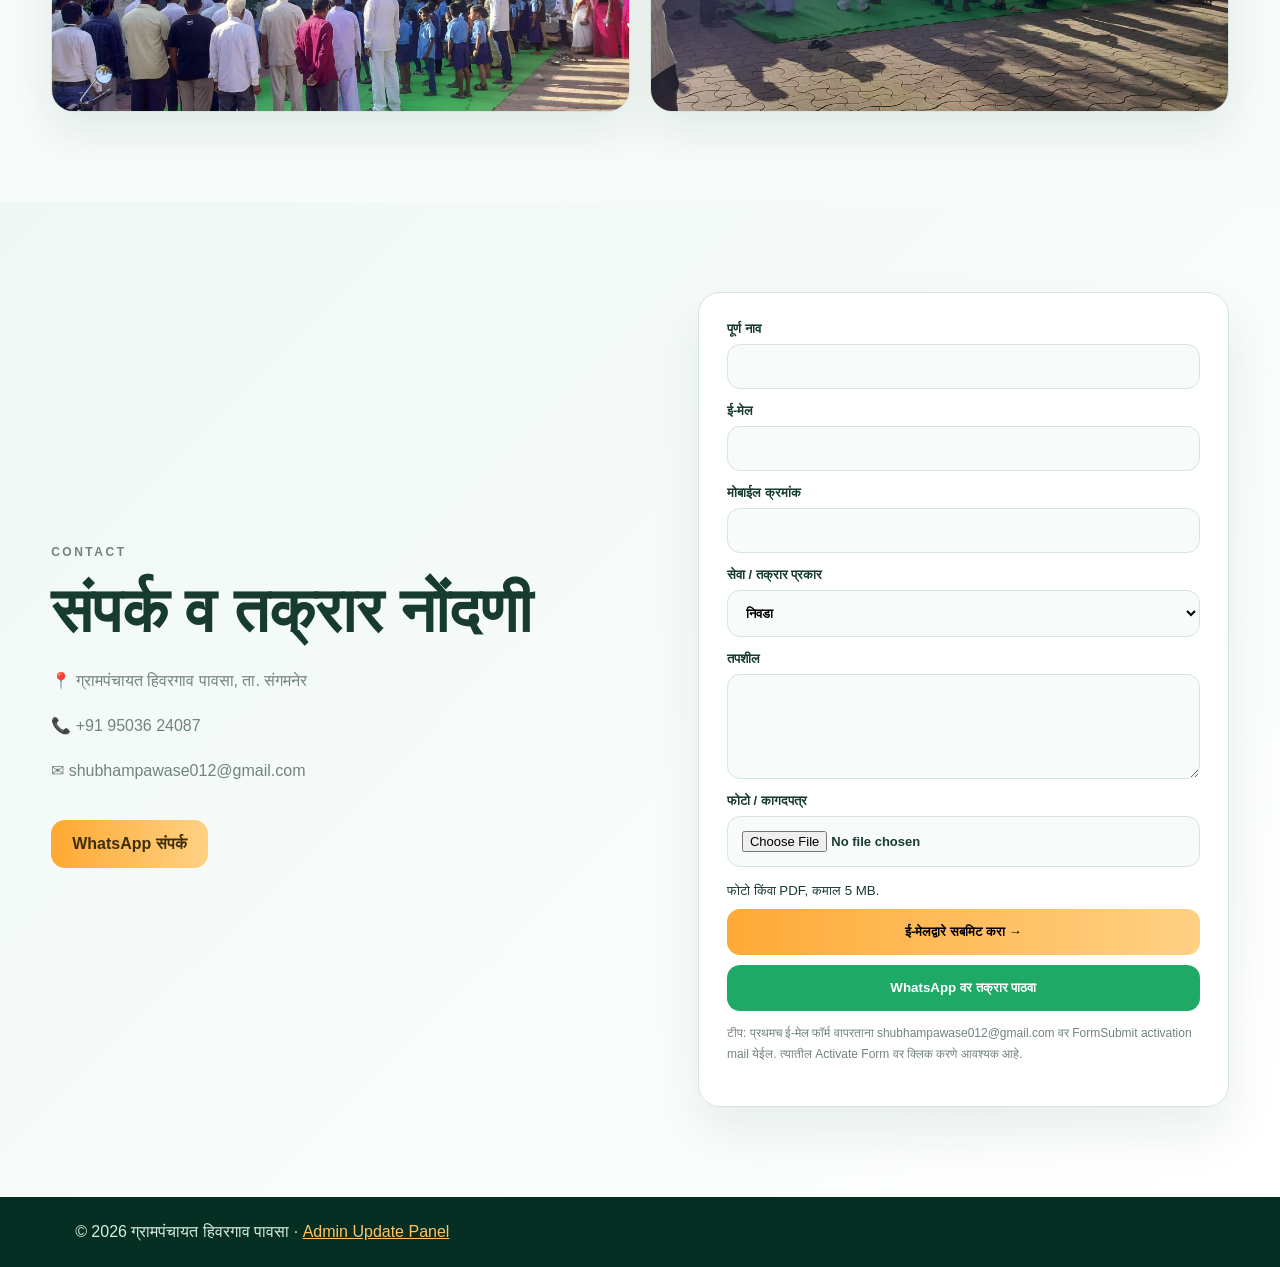
==== commit f68b0b97: "Fix email and WhatsApp complaint submission" ====
--- a/index.html
+++ b/index.html
@@ -39,8 +39,8 @@
 
 <section class="section contact" id="contact"><div class="wrap split"><div><p class="kicker">CONTACT</p><h2>संपर्क व तक्रार नोंदणी</h2><p>📍 ग्रामपंचायत हिवरगाव पावसा, ता. संगमनेर</p><p>📞 +91 95036 24087</p><p>✉ shubhampawase012@gmail.com</p><a class="whatsapp-link" href="https://wa.me/919503624087" target="_blank">WhatsApp संपर्क</a></div>
 <form id="complaintForm" action="https://formsubmit.co/shubhampawase012@gmail.com" method="POST" enctype="multipart/form-data">
-<input type="hidden" name="_subject" value="New GP Website Submission"><input type="hidden" name="_captcha" value="false">
-<label>पूर्ण नाव<input required name="name"></label><label>ई-मेल<input required type="email" name="email"></label><label>मोबाईल क्रमांक<input required name="mobile"></label><label>सेवा / तक्रार प्रकार<select required name="type"><option value="">निवडा</option><option>तक्रार नोंदणी</option><option>जन्म दाखला</option><option>मृत्यू दाखला</option><option>घरपट्टी / पाणीपट्टी</option><option>इतर</option></select></label><label>तपशील<textarea required rows="5" name="message"></textarea></label><label>फोटो / कागदपत्र<input id="file" type="file" name="attachment" accept="image/*,.pdf"></label><small>फोटो किंवा PDF, कमाल 5 MB.</small><button type="submit">ई-मेलद्वारे सबमिट करा →</button><button type="button" id="wa">WhatsApp वर तपशील पाठवा</button></form></div></section>
+<input type="hidden" name="_subject" value="नवीन ग्रामपंचायत अर्ज / तक्रार"><input type="hidden" name="_captcha" value="false"><input type="hidden" name="_template" value="table"><input type="hidden" name="_next" id="nextUrl" value="">
+<label>पूर्ण नाव<input required name="name"></label><label>ई-मेल<input required type="email" name="email"></label><label>मोबाईल क्रमांक<input required name="mobile"></label><label>सेवा / तक्रार प्रकार<select required name="type"><option value="">निवडा</option><option>तक्रार नोंदणी</option><option>जन्म दाखला</option><option>मृत्यू दाखला</option><option>घरपट्टी / पाणीपट्टी</option><option>इतर</option></select></label><label>तपशील<textarea required rows="5" name="message"></textarea></label><label>फोटो / कागदपत्र<input id="file" type="file" name="attachment" accept="image/*,.pdf"></label><small>फोटो किंवा PDF, कमाल 5 MB.</small><button type="submit">ई-मेलद्वारे सबमिट करा →</button><button type="button" id="wa">WhatsApp वर तक्रार पाठवा</button><p class="submit-help">टीप: प्रथमच ई-मेल फॉर्म वापरताना shubhampawase012@gmail.com वर FormSubmit activation mail येईल. त्यातील Activate Form वर क्लिक करणे आवश्यक आहे.</p></form></div></section>
 
 <footer><div class="wrap">© 2026 ग्रामपंचायत हिवरगाव पावसा · <a href="admin.html">Admin Update Panel</a></div></footer>
 
--- a/styles.css
+++ b/styles.css
@@ -11,3 +11,5 @@
 .days button.today{outline:3px solid #ffb04a;font-weight:900}
 .days button.event{position:relative}.days button.event:after{content:"";position:absolute;bottom:7px;left:50%;width:6px;height:6px;border-radius:50%;background:#0a9a68;transform:translateX(-50%)}
 @media(max-width:900px){.header-right #liveDate{display:none}.gallery-grid img{height:280px}}
+
+.submit-help{font-size:12px;color:#71847c;line-height:1.6;margin-top:12px}
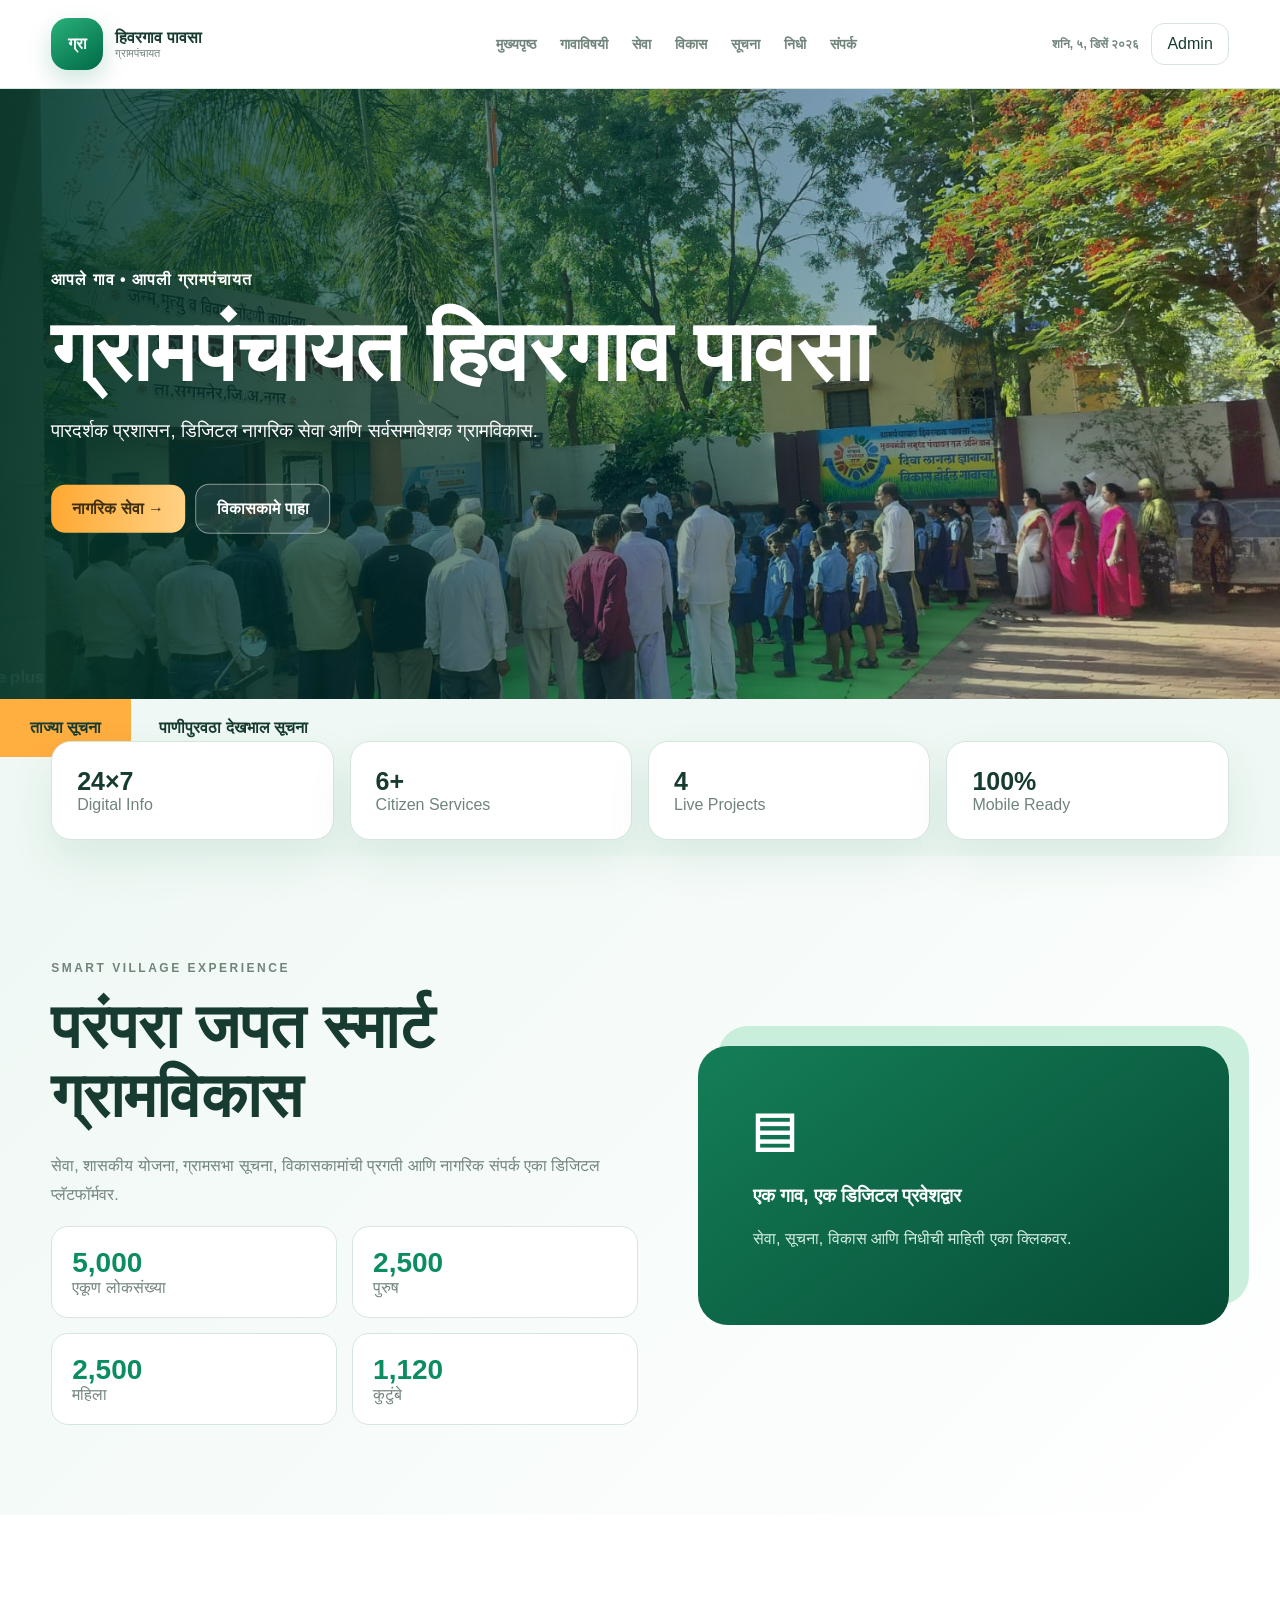
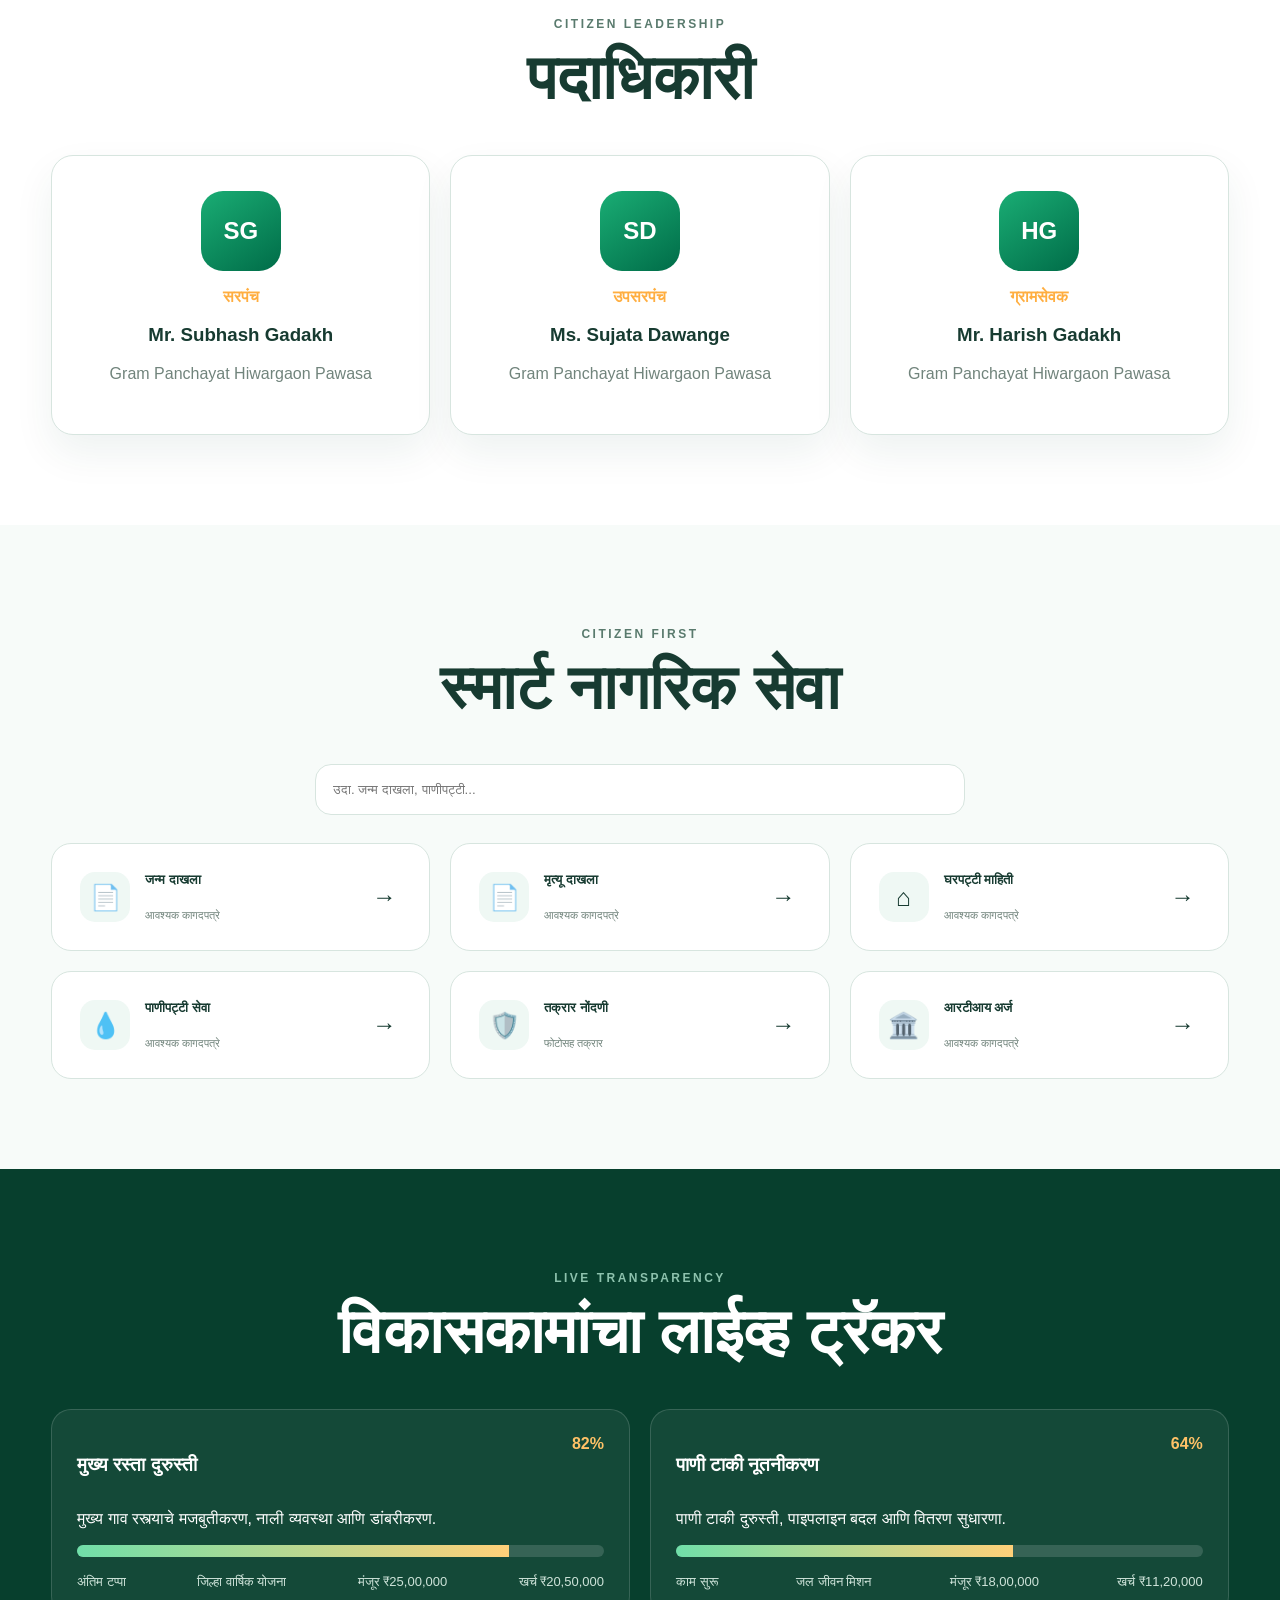
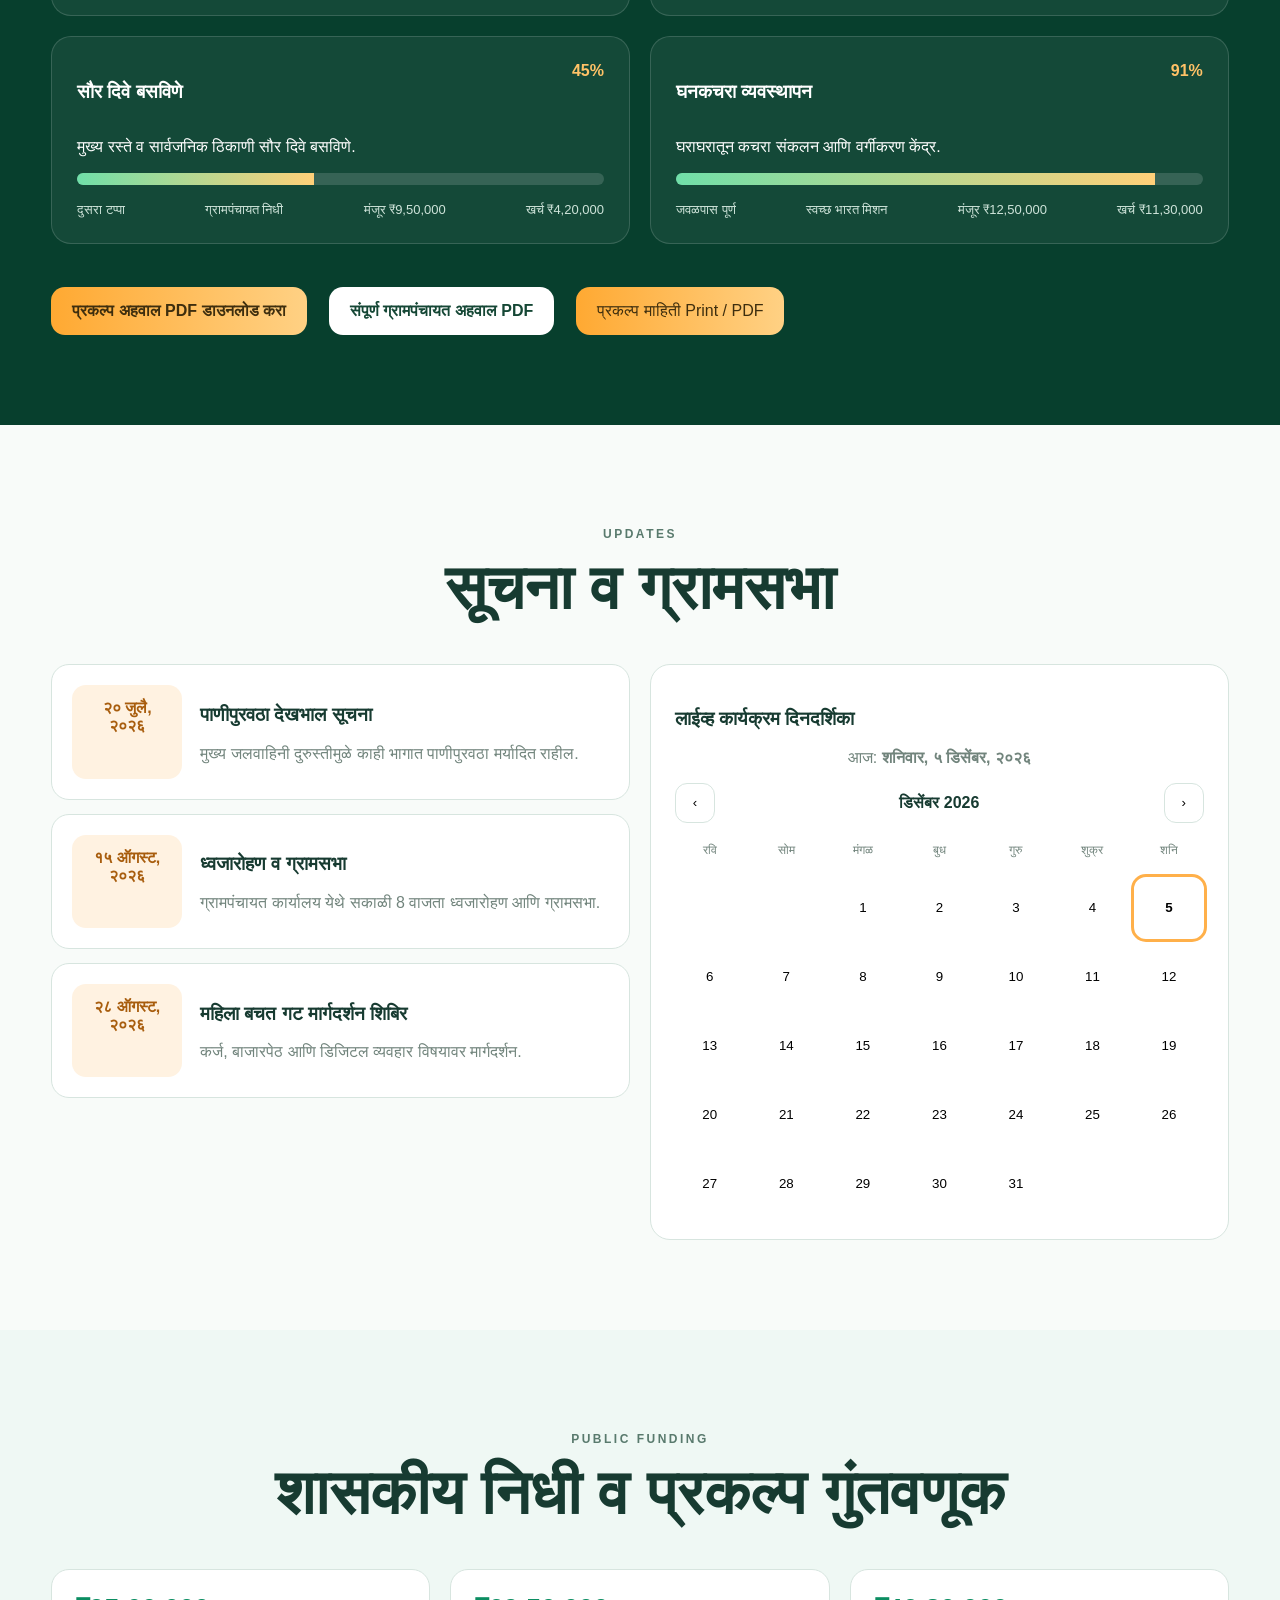
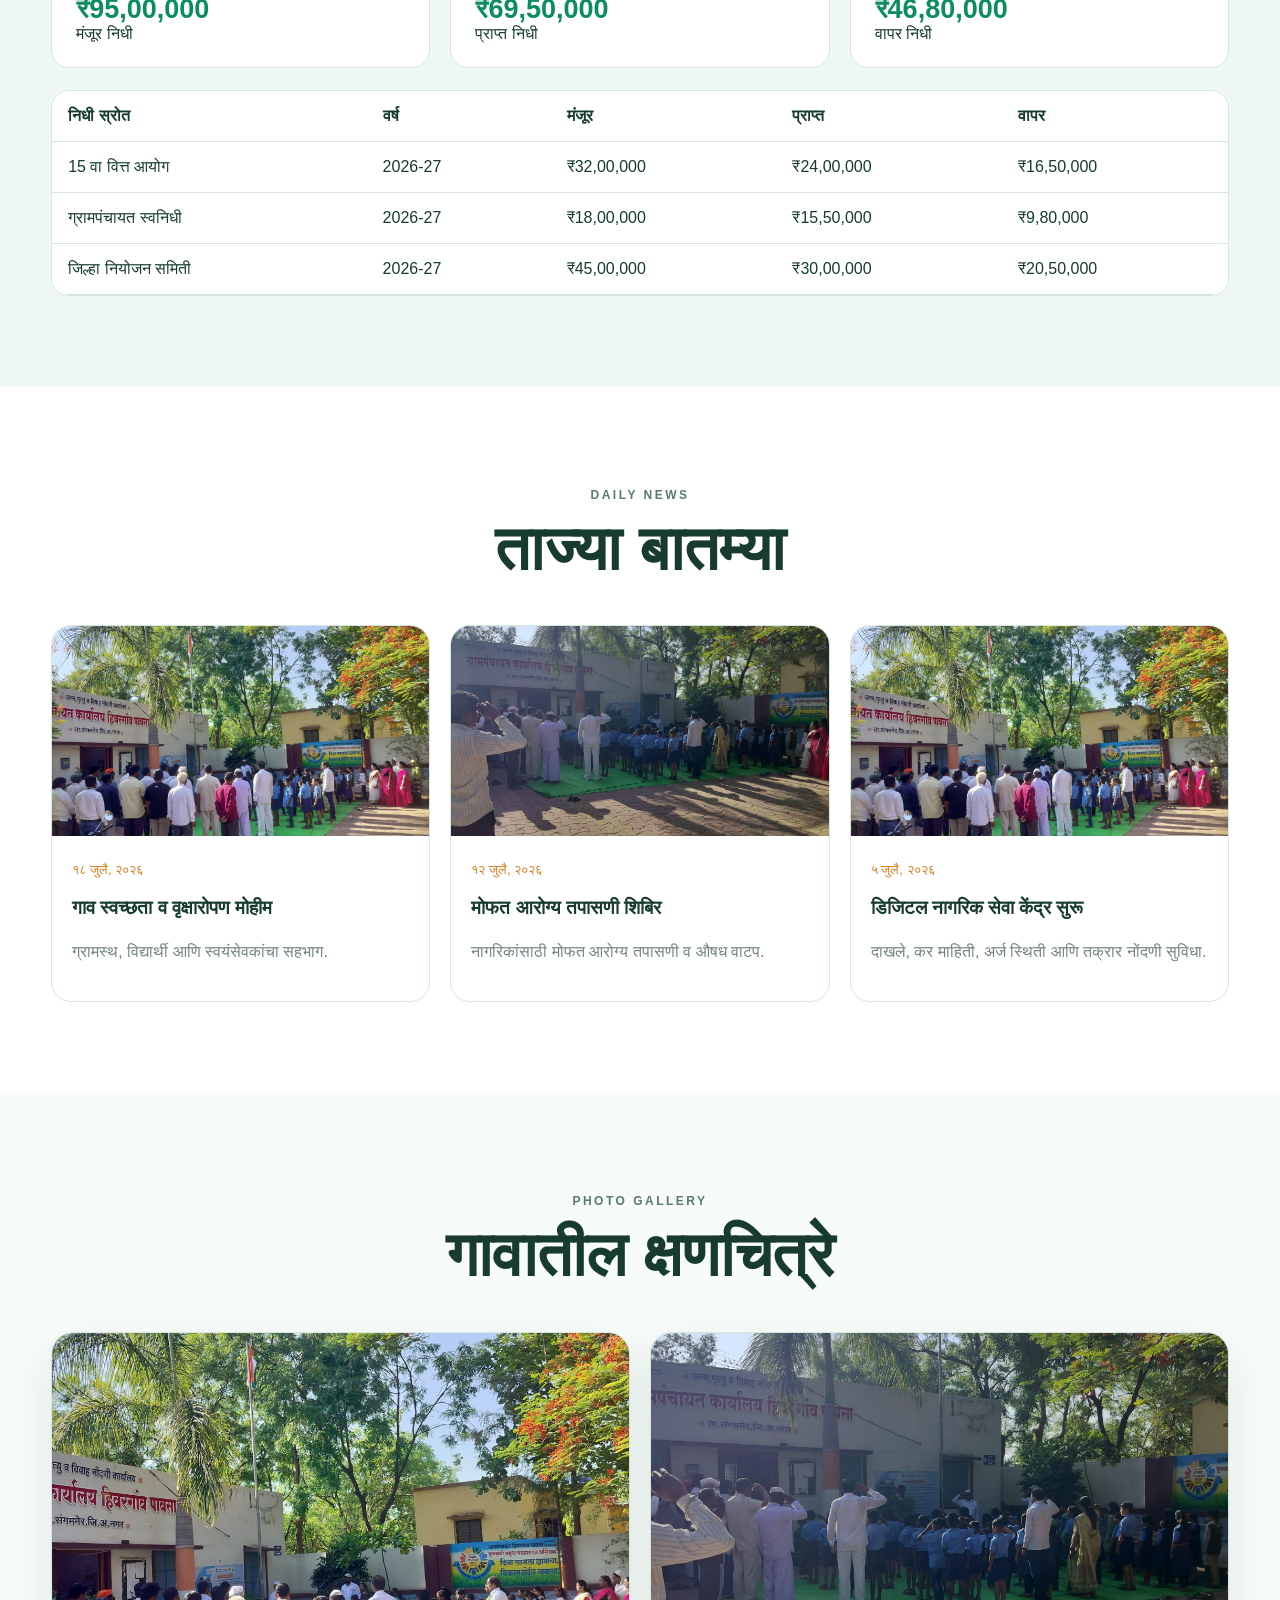
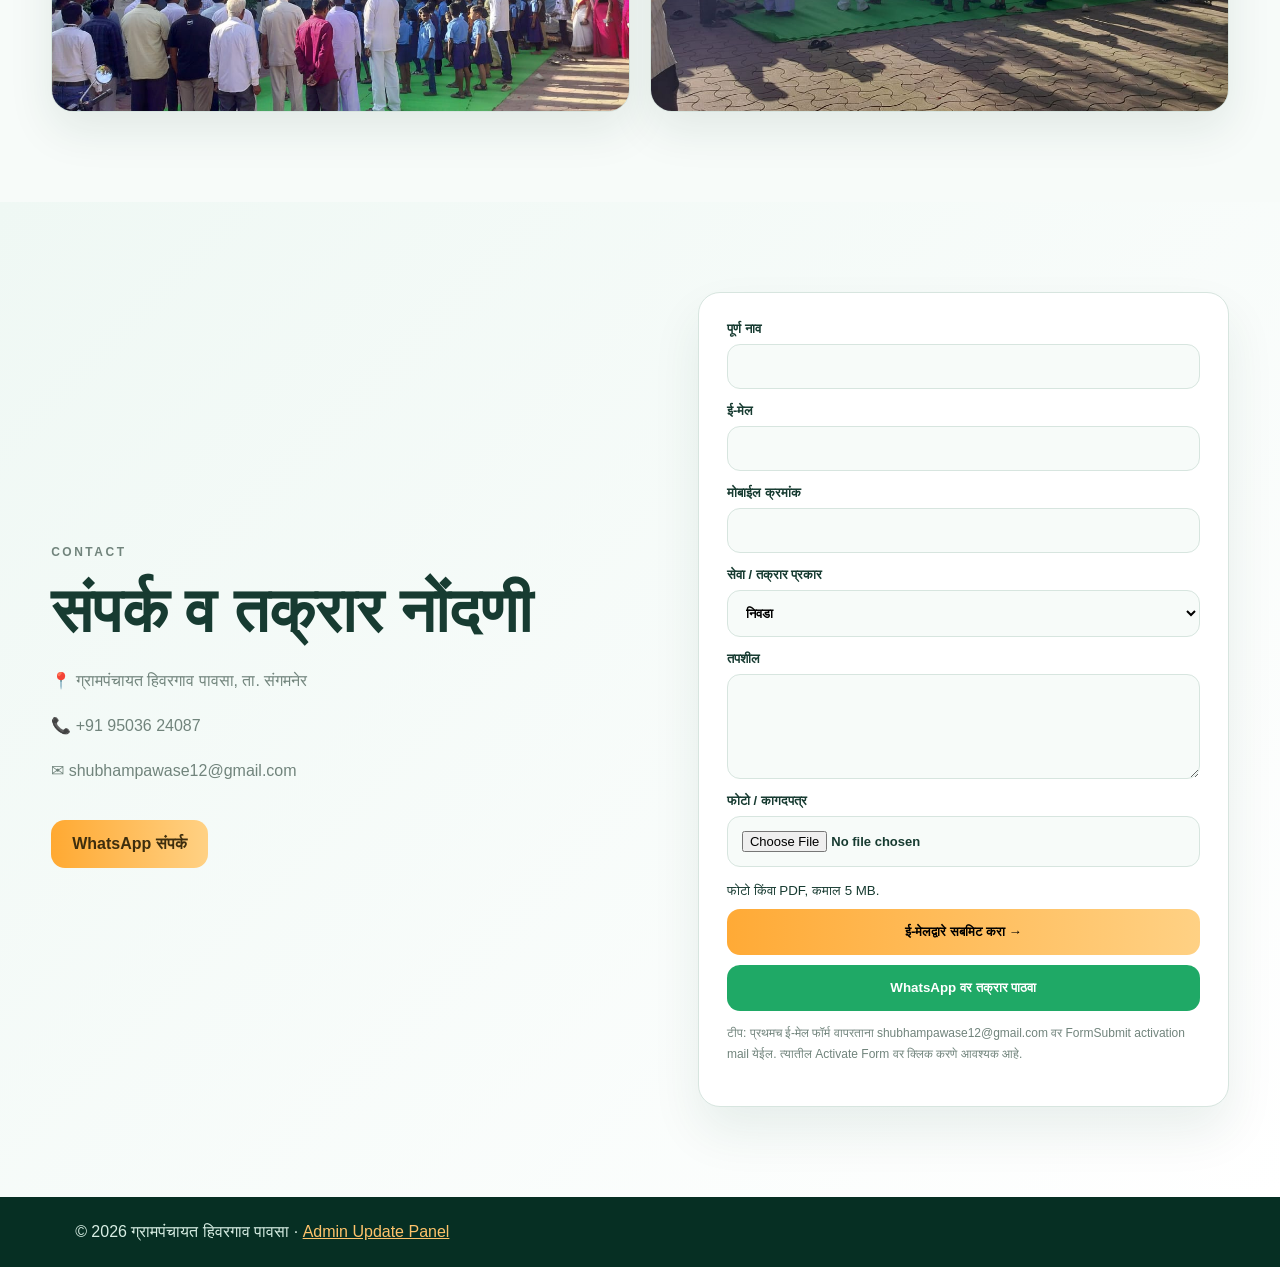
==== commit 7dd77119: "Correct complaint email address" ====
--- a/index.html
+++ b/index.html
@@ -37,10 +37,10 @@
 
 <section class="section gallery"><div class="wrap"><div class="title"><p>PHOTO GALLERY</p><h2>गावातील क्षणचित्रे</h2></div><div class="grid2 gallery-grid"><img src="assets/village-office-hd-1.jpg" alt="Village office event"><img src="assets/village-office-hd-2.jpg" alt="Village event"></div></div></section>
 
-<section class="section contact" id="contact"><div class="wrap split"><div><p class="kicker">CONTACT</p><h2>संपर्क व तक्रार नोंदणी</h2><p>📍 ग्रामपंचायत हिवरगाव पावसा, ता. संगमनेर</p><p>📞 +91 95036 24087</p><p>✉ shubhampawase012@gmail.com</p><a class="whatsapp-link" href="https://wa.me/919503624087" target="_blank">WhatsApp संपर्क</a></div>
-<form id="complaintForm" action="https://formsubmit.co/shubhampawase012@gmail.com" method="POST" enctype="multipart/form-data">
+<section class="section contact" id="contact"><div class="wrap split"><div><p class="kicker">CONTACT</p><h2>संपर्क व तक्रार नोंदणी</h2><p>📍 ग्रामपंचायत हिवरगाव पावसा, ता. संगमनेर</p><p>📞 +91 95036 24087</p><p>✉ shubhampawase12@gmail.com</p><a class="whatsapp-link" href="https://wa.me/919503624087" target="_blank">WhatsApp संपर्क</a></div>
+<form id="complaintForm" action="https://formsubmit.co/shubhampawase12@gmail.com" method="POST" enctype="multipart/form-data">
 <input type="hidden" name="_subject" value="नवीन ग्रामपंचायत अर्ज / तक्रार"><input type="hidden" name="_captcha" value="false"><input type="hidden" name="_template" value="table"><input type="hidden" name="_next" id="nextUrl" value="">
-<label>पूर्ण नाव<input required name="name"></label><label>ई-मेल<input required type="email" name="email"></label><label>मोबाईल क्रमांक<input required name="mobile"></label><label>सेवा / तक्रार प्रकार<select required name="type"><option value="">निवडा</option><option>तक्रार नोंदणी</option><option>जन्म दाखला</option><option>मृत्यू दाखला</option><option>घरपट्टी / पाणीपट्टी</option><option>इतर</option></select></label><label>तपशील<textarea required rows="5" name="message"></textarea></label><label>फोटो / कागदपत्र<input id="file" type="file" name="attachment" accept="image/*,.pdf"></label><small>फोटो किंवा PDF, कमाल 5 MB.</small><button type="submit">ई-मेलद्वारे सबमिट करा →</button><button type="button" id="wa">WhatsApp वर तक्रार पाठवा</button><p class="submit-help">टीप: प्रथमच ई-मेल फॉर्म वापरताना shubhampawase012@gmail.com वर FormSubmit activation mail येईल. त्यातील Activate Form वर क्लिक करणे आवश्यक आहे.</p></form></div></section>
+<label>पूर्ण नाव<input required name="name"></label><label>ई-मेल<input required type="email" name="email"></label><label>मोबाईल क्रमांक<input required name="mobile"></label><label>सेवा / तक्रार प्रकार<select required name="type"><option value="">निवडा</option><option>तक्रार नोंदणी</option><option>जन्म दाखला</option><option>मृत्यू दाखला</option><option>घरपट्टी / पाणीपट्टी</option><option>इतर</option></select></label><label>तपशील<textarea required rows="5" name="message"></textarea></label><label>फोटो / कागदपत्र<input id="file" type="file" name="attachment" accept="image/*,.pdf"></label><small>फोटो किंवा PDF, कमाल 5 MB.</small><button type="submit">ई-मेलद्वारे सबमिट करा →</button><button type="button" id="wa">WhatsApp वर तक्रार पाठवा</button><p class="submit-help">टीप: प्रथमच ई-मेल फॉर्म वापरताना shubhampawase12@gmail.com वर FormSubmit activation mail येईल. त्यातील Activate Form वर क्लिक करणे आवश्यक आहे.</p></form></div></section>
 
 <footer><div class="wrap">© 2026 ग्रामपंचायत हिवरगाव पावसा · <a href="admin.html">Admin Update Panel</a></div></footer>
 
